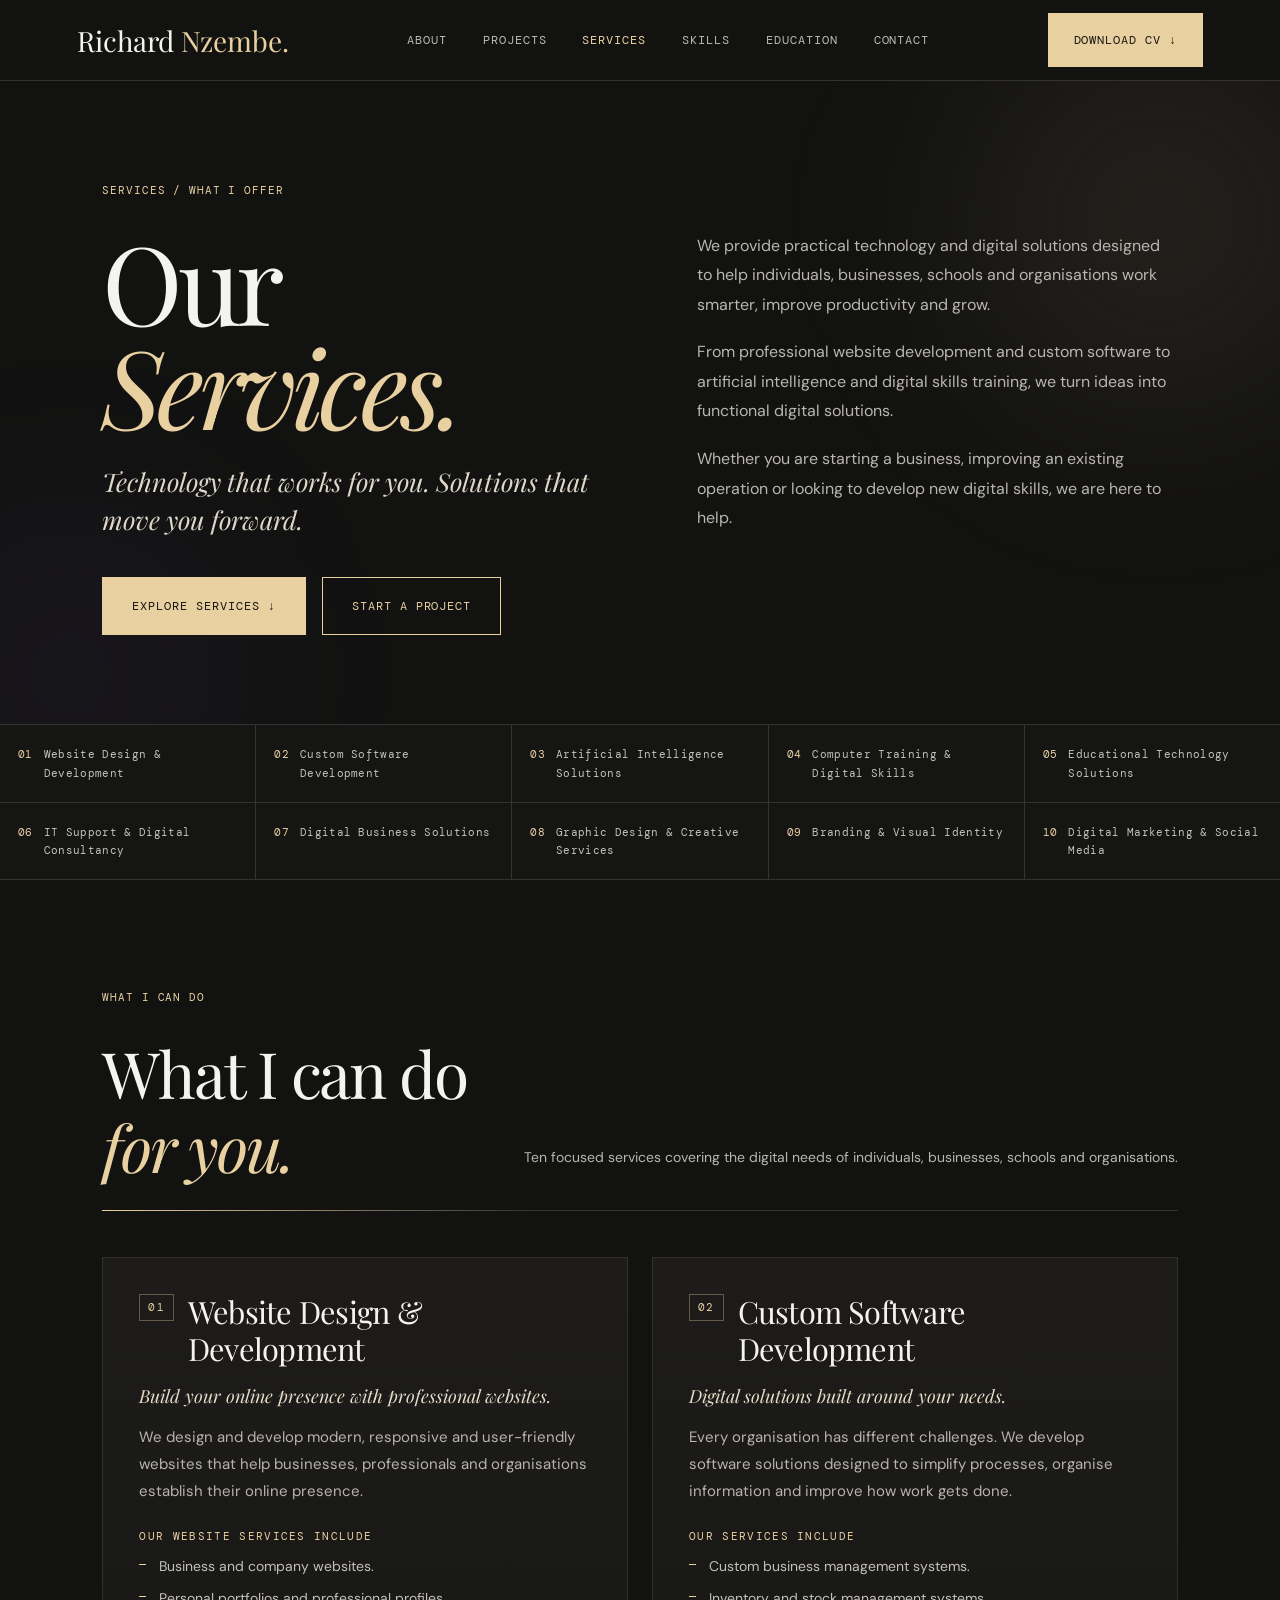
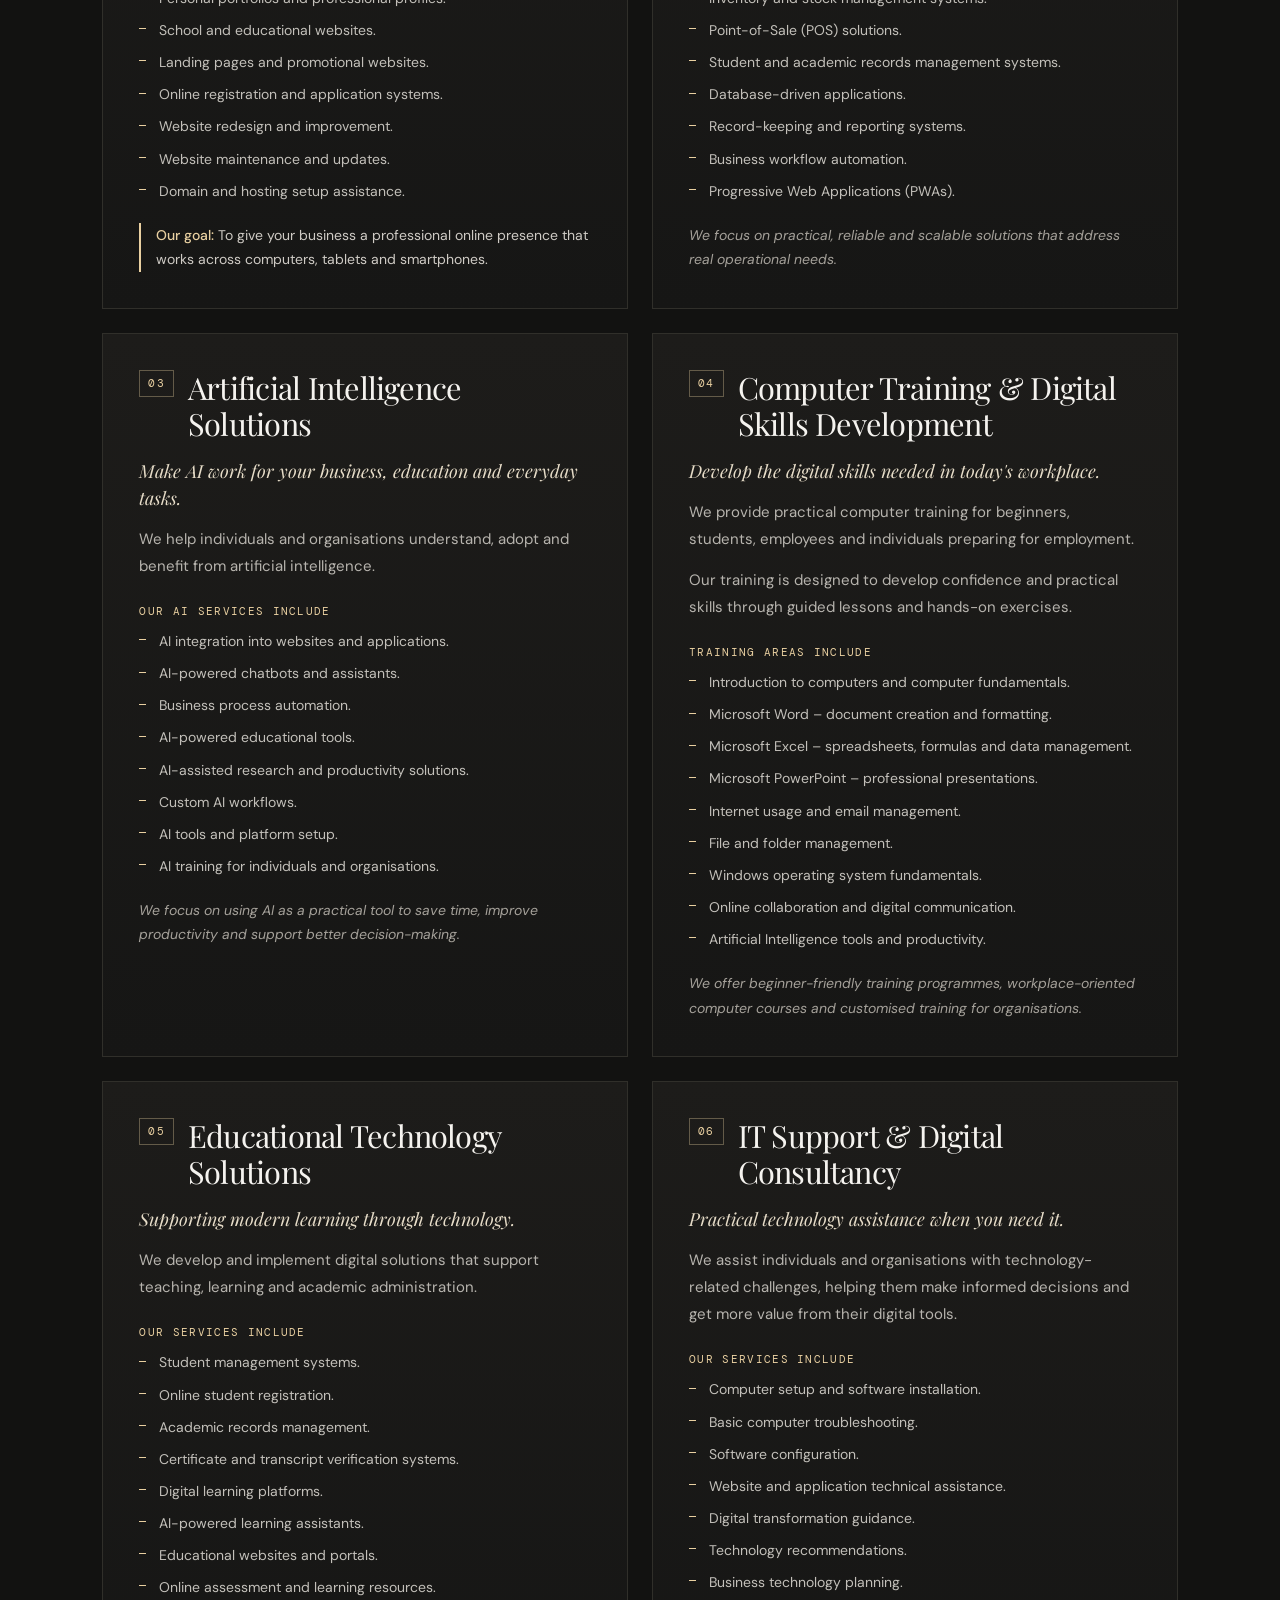
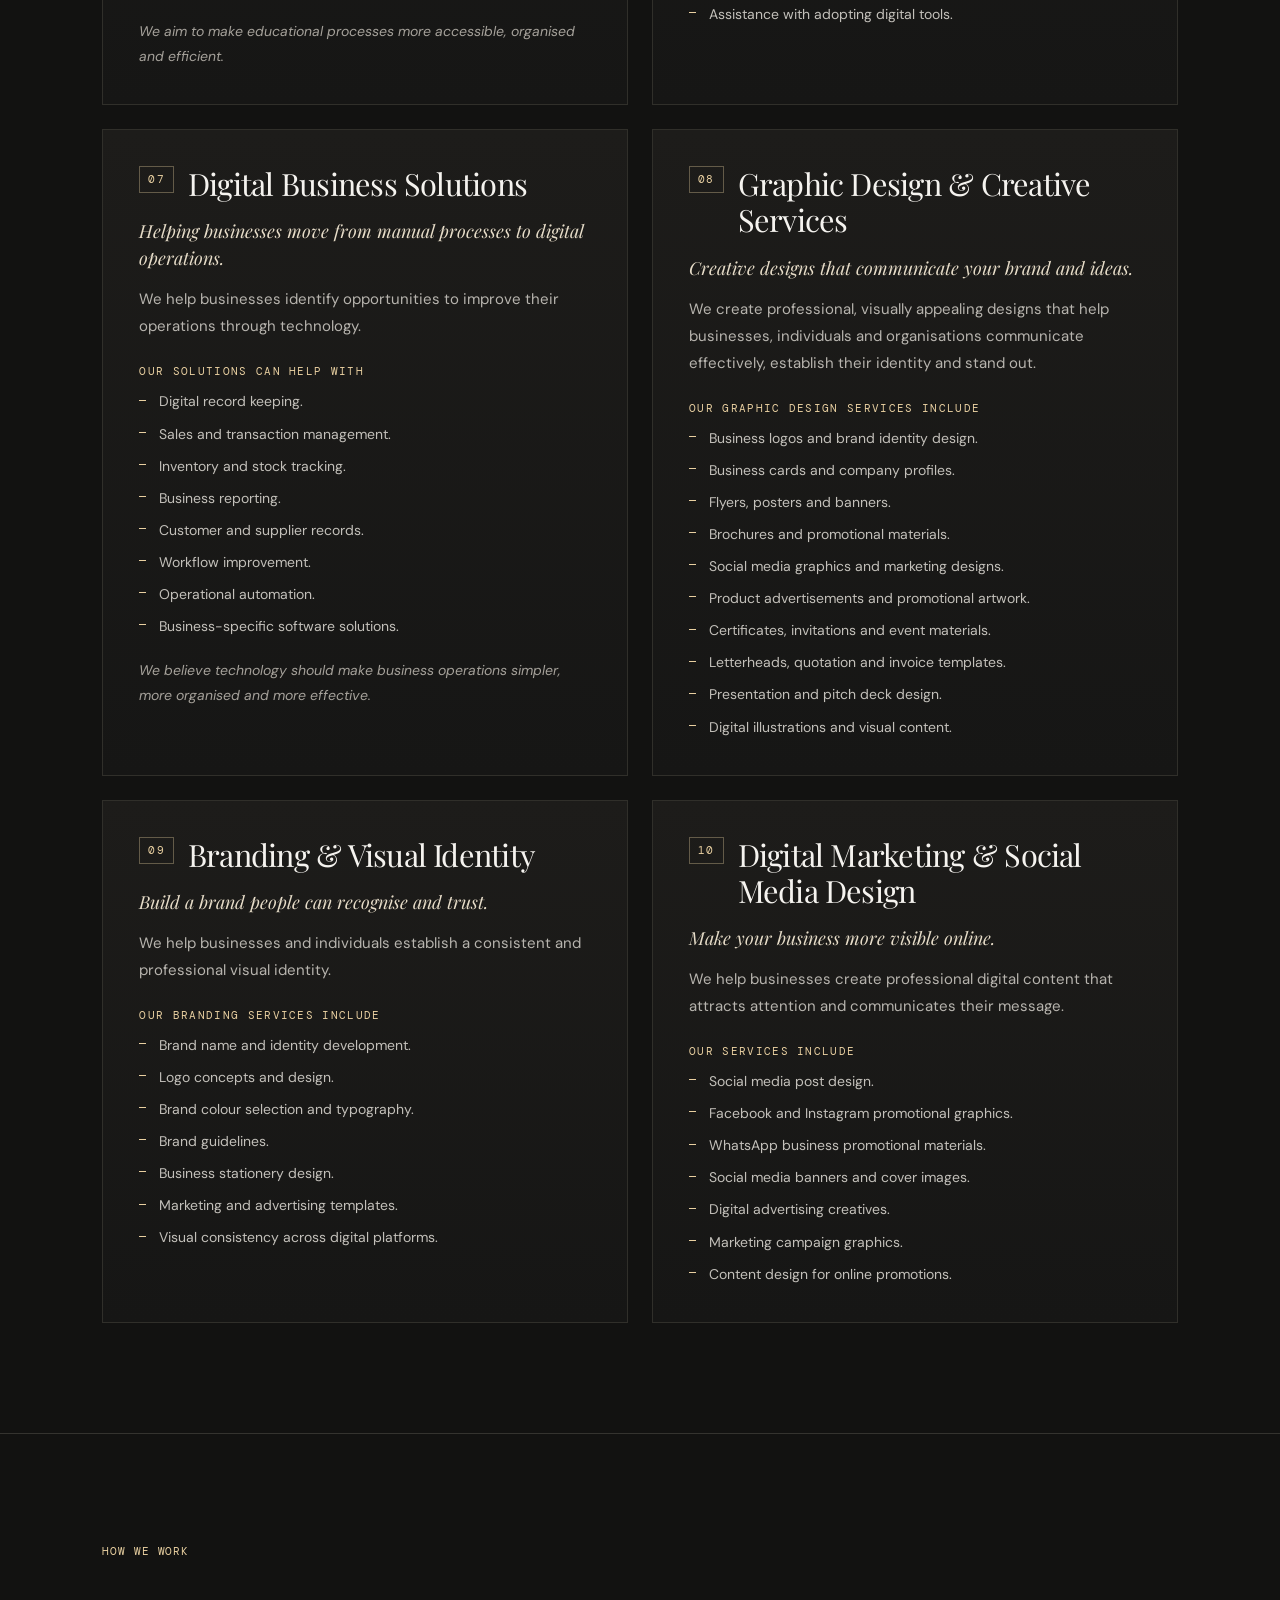
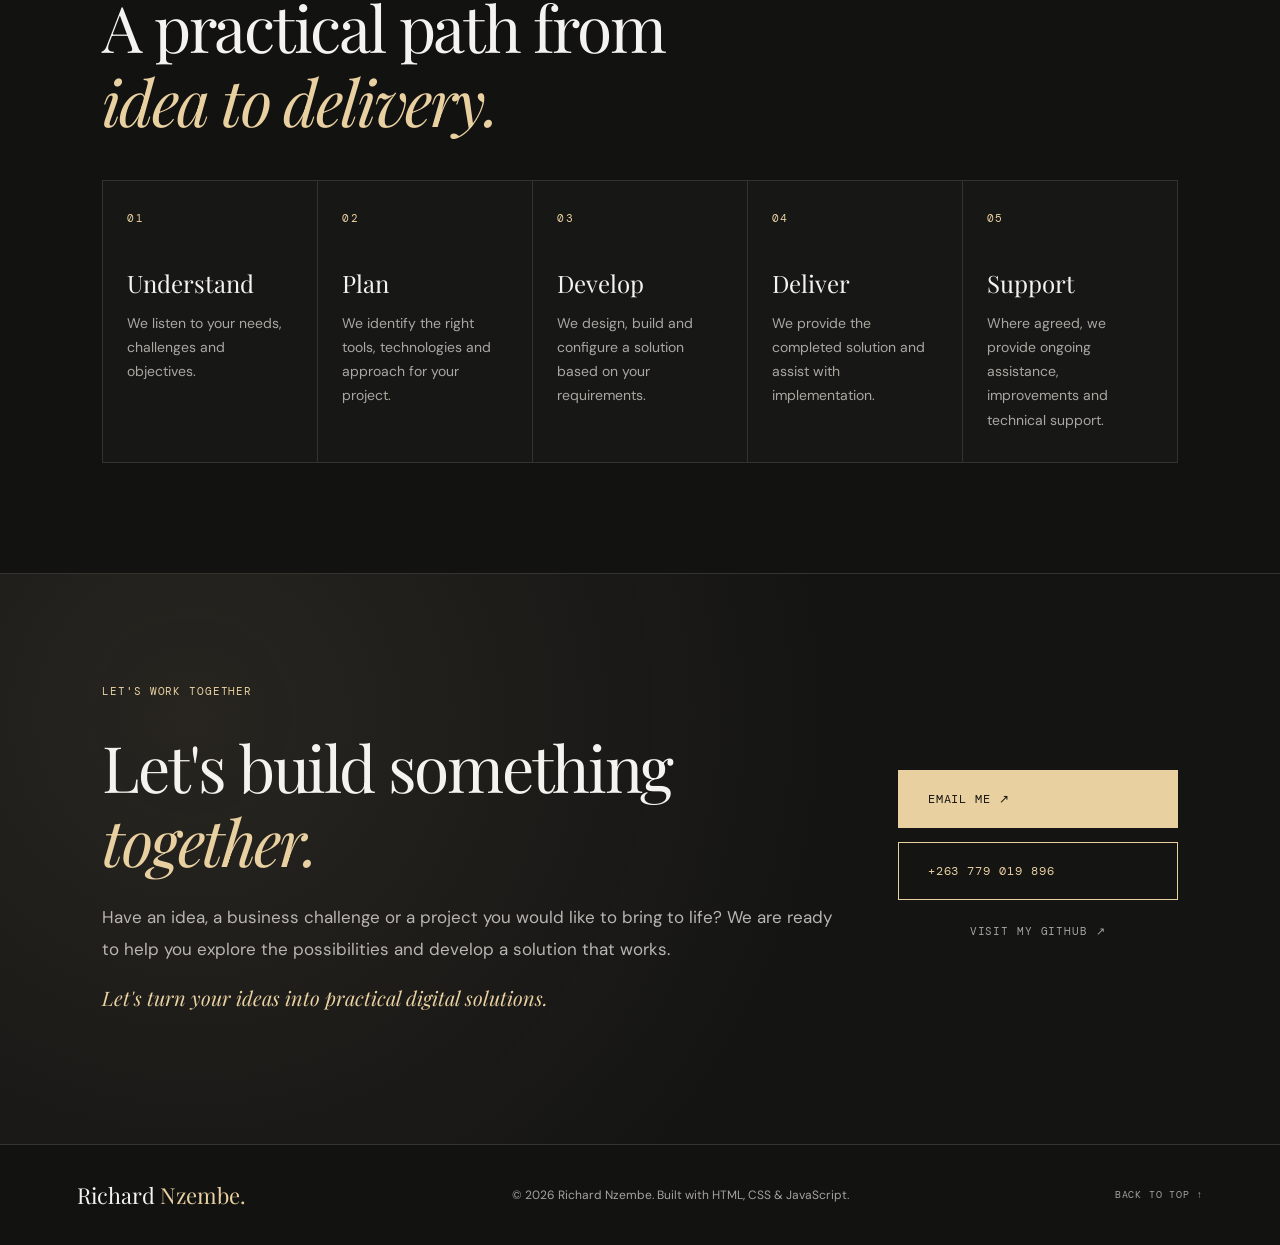
==== services.html @ 68787eef "Add services page and e-learning live link Create a services page covering ten offerings, the delive" ====
<!doctype html>
<html lang="en"><head><meta charset="utf-8"><meta name="viewport" content="width=device-width,initial-scale=1"><meta name="theme-color" content="#111110"><meta name="description" content="Practical technology services from Richard Nzembe — websites, custom software, AI solutions, computer training, educational technology, IT support, digital business systems, graphic design and branding."><title>Services | Richard Nzembe</title><link rel="stylesheet" href="css/style.css"><link rel="stylesheet" href="css/services.css"><script src="js/main.js" defer></script></head>
<body><a class="skip" href="#main">Skip to content</a><header class="site-header"><a class="brand" href="index.html#home">Richard <span>Nzembe.</span></a><button class="menu-toggle" aria-expanded="false" aria-controls="navigation" aria-label="Toggle navigation">☰</button><nav id="navigation" aria-label="Main navigation"><a href="index.html#about">ABOUT</a><a href="index.html#projects">PROJECTS</a><a href="services.html" aria-current="page">SERVICES</a><a href="index.html#skills">SKILLS</a><a href="index.html#education">EDUCATION</a><a href="index.html#contact">CONTACT</a></nav><a class="button gold header-cv" href="assets/cv/Richard-Nzembe-CV.pdf" download="Richard-Nzembe-CV.pdf">DOWNLOAD CV ↓</a></header>
<main id="main">
<section class="services-hero" id="home"><div class="section-label">SERVICES / WHAT I OFFER</div><div class="services-hero__grid"><div><h1>Our<br><em>Services.</em></h1><p class="services-tagline">Technology that works for you. Solutions that move you forward.</p></div><div class="services-intro"><p>We provide practical technology and digital solutions designed to help individuals, businesses, schools and organisations work smarter, improve productivity and grow.</p><p>From professional website development and custom software to artificial intelligence and digital skills training, we turn ideas into functional digital solutions.</p><p>Whether you are starting a business, improving an existing operation or looking to develop new digital skills, we are here to help.</p></div></div><div class="actions"><a class="button gold" href="#service-list">EXPLORE SERVICES ↓</a><a class="button outline" href="index.html#contact">START A PROJECT</a></div></section>
<nav class="service-jump" aria-label="Services quick links"><a href="#web-design"><span>01</span> Website Design &amp; Development</a><a href="#software"><span>02</span> Custom Software Development</a><a href="#ai"><span>03</span> Artificial Intelligence Solutions</a><a href="#training"><span>04</span> Computer Training &amp; Digital Skills</a><a href="#edtech"><span>05</span> Educational Technology Solutions</a><a href="#support"><span>06</span> IT Support &amp; Digital Consultancy</a><a href="#business"><span>07</span> Digital Business Solutions</a><a href="#graphic-design"><span>08</span> Graphic Design &amp; Creative Services</a><a href="#branding"><span>09</span> Branding &amp; Visual Identity</a><a href="#marketing"><span>10</span> Digital Marketing &amp; Social Media</a></nav>
<section class="section services-list" id="service-list"><div class="section-intro services-list__intro"><div><div class="section-label">WHAT I CAN DO</div><h2>What I can do<br><em>for you.</em></h2></div><p>Ten focused services covering the digital needs of individuals, businesses, schools and organisations.</p></div>
<div class="service-grid">
<article class="service-card" id="web-design"><div class="service-head"><span class="service-number">01</span><h3>Website Design &amp; Development</h3></div><p class="service-tagline">Build your online presence with professional websites.</p><p>We design and develop modern, responsive and user-friendly websites that help businesses, professionals and organisations establish their online presence.</p><p class="service-subhead">Our website services include</p><ul class="service-list-items"><li>Business and company websites.</li><li>Personal portfolios and professional profiles.</li><li>School and educational websites.</li><li>Landing pages and promotional websites.</li><li>Online registration and application systems.</li><li>Website redesign and improvement.</li><li>Website maintenance and updates.</li><li>Domain and hosting setup assistance.</li></ul><p class="service-goal"><strong>Our goal:</strong> To give your business a professional online presence that works across computers, tablets and smartphones.</p></article>
<article class="service-card" id="software"><div class="service-head"><span class="service-number">02</span><h3>Custom Software Development</h3></div><p class="service-tagline">Digital solutions built around your needs.</p><p>Every organisation has different challenges. We develop software solutions designed to simplify processes, organise information and improve how work gets done.</p><p class="service-subhead">Our services include</p><ul class="service-list-items"><li>Custom business management systems.</li><li>Inventory and stock management systems.</li><li>Point-of-Sale (POS) solutions.</li><li>Student and academic records management systems.</li><li>Database-driven applications.</li><li>Record-keeping and reporting systems.</li><li>Business workflow automation.</li><li>Progressive Web Applications (PWAs).</li></ul><p class="service-note">We focus on practical, reliable and scalable solutions that address real operational needs.</p></article>
<article class="service-card" id="ai"><div class="service-head"><span class="service-number">03</span><h3>Artificial Intelligence Solutions</h3></div><p class="service-tagline">Make AI work for your business, education and everyday tasks.</p><p>We help individuals and organisations understand, adopt and benefit from artificial intelligence.</p><p class="service-subhead">Our AI services include</p><ul class="service-list-items"><li>AI integration into websites and applications.</li><li>AI-powered chatbots and assistants.</li><li>Business process automation.</li><li>AI-powered educational tools.</li><li>AI-assisted research and productivity solutions.</li><li>Custom AI workflows.</li><li>AI tools and platform setup.</li><li>AI training for individuals and organisations.</li></ul><p class="service-note">We focus on using AI as a practical tool to save time, improve productivity and support better decision-making.</p></article>
<article class="service-card" id="training"><div class="service-head"><span class="service-number">04</span><h3>Computer Training &amp; Digital Skills Development</h3></div><p class="service-tagline">Develop the digital skills needed in today's workplace.</p><p>We provide practical computer training for beginners, students, employees and individuals preparing for employment.</p><p>Our training is designed to develop confidence and practical skills through guided lessons and hands-on exercises.</p><p class="service-subhead">Training areas include</p><ul class="service-list-items"><li>Introduction to computers and computer fundamentals.</li><li>Microsoft Word – document creation and formatting.</li><li>Microsoft Excel – spreadsheets, formulas and data management.</li><li>Microsoft PowerPoint – professional presentations.</li><li>Internet usage and email management.</li><li>File and folder management.</li><li>Windows operating system fundamentals.</li><li>Online collaboration and digital communication.</li><li>Artificial Intelligence tools and productivity.</li></ul><p class="service-note">We offer beginner-friendly training programmes, workplace-oriented computer courses and customised training for organisations.</p></article>
<article class="service-card" id="edtech"><div class="service-head"><span class="service-number">05</span><h3>Educational Technology Solutions</h3></div><p class="service-tagline">Supporting modern learning through technology.</p><p>We develop and implement digital solutions that support teaching, learning and academic administration.</p><p class="service-subhead">Our services include</p><ul class="service-list-items"><li>Student management systems.</li><li>Online student registration.</li><li>Academic records management.</li><li>Certificate and transcript verification systems.</li><li>Digital learning platforms.</li><li>AI-powered learning assistants.</li><li>Educational websites and portals.</li><li>Online assessment and learning resources.</li></ul><p class="service-note">We aim to make educational processes more accessible, organised and efficient.</p></article>
<article class="service-card" id="support"><div class="service-head"><span class="service-number">06</span><h3>IT Support &amp; Digital Consultancy</h3></div><p class="service-tagline">Practical technology assistance when you need it.</p><p>We assist individuals and organisations with technology-related challenges, helping them make informed decisions and get more value from their digital tools.</p><p class="service-subhead">Our services include</p><ul class="service-list-items"><li>Computer setup and software installation.</li><li>Basic computer troubleshooting.</li><li>Software configuration.</li><li>Website and application technical assistance.</li><li>Digital transformation guidance.</li><li>Technology recommendations.</li><li>Business technology planning.</li><li>Assistance with adopting digital tools.</li></ul></article>
<article class="service-card" id="business"><div class="service-head"><span class="service-number">07</span><h3>Digital Business Solutions</h3></div><p class="service-tagline">Helping businesses move from manual processes to digital operations.</p><p>We help businesses identify opportunities to improve their operations through technology.</p><p class="service-subhead">Our solutions can help with</p><ul class="service-list-items"><li>Digital record keeping.</li><li>Sales and transaction management.</li><li>Inventory and stock tracking.</li><li>Business reporting.</li><li>Customer and supplier records.</li><li>Workflow improvement.</li><li>Operational automation.</li><li>Business-specific software solutions.</li></ul><p class="service-note">We believe technology should make business operations simpler, more organised and more effective.</p></article>
<article class="service-card" id="graphic-design"><div class="service-head"><span class="service-number">08</span><h3>Graphic Design &amp; Creative Services</h3></div><p class="service-tagline">Creative designs that communicate your brand and ideas.</p><p>We create professional, visually appealing designs that help businesses, individuals and organisations communicate effectively, establish their identity and stand out.</p><p class="service-subhead">Our graphic design services include</p><ul class="service-list-items"><li>Business logos and brand identity design.</li><li>Business cards and company profiles.</li><li>Flyers, posters and banners.</li><li>Brochures and promotional materials.</li><li>Social media graphics and marketing designs.</li><li>Product advertisements and promotional artwork.</li><li>Certificates, invitations and event materials.</li><li>Letterheads, quotation and invoice templates.</li><li>Presentation and pitch deck design.</li><li>Digital illustrations and visual content.</li></ul></article>
<article class="service-card" id="branding"><div class="service-head"><span class="service-number">09</span><h3>Branding &amp; Visual Identity</h3></div><p class="service-tagline">Build a brand people can recognise and trust.</p><p>We help businesses and individuals establish a consistent and professional visual identity.</p><p class="service-subhead">Our branding services include</p><ul class="service-list-items"><li>Brand name and identity development.</li><li>Logo concepts and design.</li><li>Brand colour selection and typography.</li><li>Brand guidelines.</li><li>Business stationery design.</li><li>Marketing and advertising templates.</li><li>Visual consistency across digital platforms.</li></ul></article>
<article class="service-card" id="marketing"><div class="service-head"><span class="service-number">10</span><h3>Digital Marketing &amp; Social Media Design</h3></div><p class="service-tagline">Make your business more visible online.</p><p>We help businesses create professional digital content that attracts attention and communicates their message.</p><p class="service-subhead">Our services include</p><ul class="service-list-items"><li>Social media post design.</li><li>Facebook and Instagram promotional graphics.</li><li>WhatsApp business promotional materials.</li><li>Social media banners and cover images.</li><li>Digital advertising creatives.</li><li>Marketing campaign graphics.</li><li>Content design for online promotions.</li></ul></article>
</div></section>
<section class="section process" id="process"><div class="section-label">HOW WE WORK</div><h2>A practical path from<br><em>idea to delivery.</em></h2><div class="process-grid"><article class="process-step"><span>01</span><h3>Understand</h3><p>We listen to your needs, challenges and objectives.</p></article><article class="process-step"><span>02</span><h3>Plan</h3><p>We identify the right tools, technologies and approach for your project.</p></article><article class="process-step"><span>03</span><h3>Develop</h3><p>We design, build and configure a solution based on your requirements.</p></article><article class="process-step"><span>04</span><h3>Deliver</h3><p>We provide the completed solution and assist with implementation.</p></article><article class="process-step"><span>05</span><h3>Support</h3><p>Where agreed, we provide ongoing assistance, improvements and technical support.</p></article></div></section>
<section class="section services-cta" id="start"><div><div class="section-label">LET'S WORK TOGETHER</div><h2>Let's build something<br><em>together.</em></h2><p>Have an idea, a business challenge or a project you would like to bring to life? We are ready to help you explore the possibilities and develop a solution that works.</p><p class="cta-note">Let's turn your ideas into practical digital solutions.</p></div><div class="services-cta__actions"><a class="button gold" href="mailto:nzemberichard398@gmail.com">EMAIL ME ↗</a><a class="button outline" href="tel:+263779019896">+263 779 019 896</a><a class="services-cta__github" href="https://github.com/Richardnzembe" target="_blank" rel="noopener noreferrer">VISIT MY GITHUB ↗</a></div></section>
</main><footer><a class="brand" href="index.html#home">Richard <span>Nzembe.</span></a><span>© <span id="year">2026</span> Richard Nzembe. Built with HTML, CSS &amp; JavaScript.</span><a href="#home">BACK TO TOP ↑</a></footer></body></html>
---- css/style.css ----
@import url('https://fonts.googleapis.com/css2?family=DM+Mono:wght@400;500&family=DM+Sans:wght@400;500;600;700&family=Playfair+Display:ital,wght@0,400;0,500;1,400;1,500&display=swap');
:root{--bg:#121211;--panel:#1b1b19;--line:#34332f;--gold:#e9d0a1;--white:#f5f3ef;--muted:#a5a39f;--mono:'DM Mono',monospace;--serif:'Playfair Display',Georgia,serif;--sans:'DM Sans',Arial,sans-serif}*{box-sizing:border-box}html{scroll-behavior:smooth}body{margin:0;background:var(--bg);color:var(--white);font-family:var(--sans)}a{color:inherit;text-decoration:none}button{font:inherit}.skip{position:absolute;top:-60px;left:12px;background:var(--gold);color:#111;padding:12px;z-index:20}.skip:focus{top:12px}.site-header{height:81px;display:flex;align-items:center;justify-content:space-between;padding:0 6%;border-bottom:1px solid var(--line);gap:24px}.brand{font:28px var(--serif);white-space:nowrap}.brand span,.gold-text{color:var(--gold)}nav{display:flex;gap:36px}nav a,.header-cv,.eyebrow,.hero-tag,.button,.scroll-cue,.social,.section-label,.tags,.project-body>a,.project-status,.visual-footer,.photo-top,.side-note,footer>a:last-child{font-family:var(--mono);letter-spacing:.08em}nav a{font-size:12px;color:#bcbab7}nav a:hover,.social a:hover{color:var(--gold)}.button{display:inline-flex;justify-content:center;align-items:center;gap:28px;padding:20px 29px;font-size:12px;border:1px solid var(--gold);transition:background .2s,color .2s}.button:hover{transform:translateY(-2px)}.gold{background:var(--gold);color:#171511}.gold:hover{background:#ffe3b2}.outline{color:var(--gold)}.outline:hover{background:#e9d0a113}.header-cv{padding:18px 25px}.menu-toggle{display:none}.hero{display:grid;grid-template-columns:1fr 1.05fr;min-height:800px;border-bottom:1px solid var(--line)}.hero-copy{padding:78px 7% 40px 12%;display:flex;flex-direction:column;align-items:flex-start}.eyebrow{font-size:11px;color:var(--muted);white-space:nowrap;display:flex;align-items:center;gap:15px}.dash{width:35px;height:1px;background:var(--gold)}h1,h2,h3,p{margin-top:0}h1{font:clamp(75px,8vw,140px)/.99 var(--serif);letter-spacing:-.055em;margin:50px 0 30px}h1 em,h2 em{color:var(--gold);font-weight:400}.hero-tag{font-size:clamp(15px,1.5vw,22px);line-height:1.65;letter-spacing:.19em;color:#c8c5c4}.hero-desc{max-width:540px;font-size:17px;line-height:1.85;color:#c5c3c0;margin:24px 0 36px}.actions{display:flex;gap:16px;flex-wrap:wrap}.scroll-cue{font-size:11px;color:var(--muted);margin-top:auto;padding-top:55px}.social{display:flex;gap:24px;margin-top:50px;font-size:11px;color:#bbb}.hero-visual{min-width:0;display:flex;flex-direction:column;border-left:1px solid var(--line);background:#181817}.photo{height:48%;min-height:350px;background:linear-gradient(180deg,#161615 0%,transparent 40%),url('../assets/images/hero-workspace.webp') center 62%/cover no-repeat;border-bottom:1px solid var(--line)}.photo-top{display:flex;justify-content:space-between;padding:45px 7%;color:#c6c3c0;font-size:12px;line-height:1.6}.code-area{flex:1;min-height:325px;display:grid;grid-template-columns:1fr 62px;align-items:center;gap:20px;padding:25px 3% 25px 6%;background-image:linear-gradient(to right,transparent 49.9%,#ffffff0a 50%,transparent 50.1%)}.code-window{border:1px solid var(--line);border-radius:12px;overflow:hidden;background:#141413;min-width:0}.code-head{display:flex;justify-content:space-between;padding:16px 20px;border-bottom:1px solid var(--line);color:var(--muted);font:11px var(--mono)}.dots{display:flex;gap:8px}.dots i{height:11px;width:11px;border-radius:50%;background:#ff7875}.dots i:nth-child(2){background:#ffdb68}.dots i:nth-child(3){background:#4cc66a}pre{overflow:auto;padding:15px 20px 25px;margin:0;font:clamp(10px,.9vw,13px)/1.9 var(--mono);color:#d4d0cc}.muted{color:#777}.orange{color:#edb68d}.purple{color:#d9b0ef}.green{color:#8ac8a7}.side-note{font:11px/2 var(--mono);color:#bdb9b4}.side-note span{color:var(--gold)}.visual-footer{border-top:1px solid var(--line);display:flex;justify-content:space-around;gap:15px;padding:23px;font-size:10px;color:var(--muted)}.visual-footer em{font:italic 14px var(--serif);color:#d5d0c9}.section{padding:110px 8%;border-bottom:1px solid var(--line);scroll-margin-top:20px}.section-label{font-size:11px;color:var(--gold);margin-bottom:32px}.about,.skills,.education,.contact{display:grid;grid-template-columns:30% 1fr;gap:40px}.section h2{font:clamp(43px,5vw,76px)/1.16 var(--serif);letter-spacing:-.035em;margin-bottom:36px}.section p{color:#b9b6b1;font-size:17px;line-height:1.85;max-width:740px}.section-intro{display:flex;justify-content:space-between;align-items:end;gap:25px;margin-bottom:42px}.section-intro h2{margin:0}.section-intro p{font-size:14px}.project-grid{display:grid;grid-template-columns:repeat(2,minmax(0,1fr));gap:24px}.project-card{border:1px solid var(--line);background:#191918;overflow:hidden;transition:border-color .2s,transform .2s}.project-card:hover{border-color:#9d835e;transform:translateY(-4px)}.project-art{height:250px;display:flex;flex-direction:column;align-items:center;justify-content:center;gap:18px;border-bottom:1px solid var(--line);font:60px/1 var(--serif);text-align:center}.project-art small{font:11px var(--mono);letter-spacing:.22em}.art-rivet{background:radial-gradient(circle at 50% 20%,#4a4436,#171716 70%);color:var(--gold)}.art-notes{background:radial-gradient(circle at 50% 30%,#304139,#151b18 70%)}.art-study{background:radial-gradient(circle at 50% 30%,#33374c,#171820 70%)}.art-speed{background:radial-gradient(circle at 50% 30%,#513b32,#1d1816 70%);font-style:italic}.project-body{padding:28px}.project-top{display:flex;justify-content:space-between;gap:15px}.project-top h3{font:27px var(--serif)}.project-top>span{color:var(--gold);font:12px var(--mono)}.project-body p{font-size:14px;line-height:1.75;min-height:70px}.tags{display:flex;flex-wrap:wrap;gap:8px;margin:20px 0 28px}.tags span{border:1px solid #47443d;padding:7px 10px;color:#c6c2bb;font-size:10px}.project-body>a,.project-status{font-size:11px;color:var(--gold)}.skill-list>div,.education-item{border-top:1px solid var(--line);padding:25px 0;display:flex;justify-content:space-between;gap:25px}.skill-list h3,.education-item h3{font:24px var(--serif);margin:0}.skill-list p,.education-item p{font-size:14px;margin:0}.education-item>span{color:var(--gold);font:11px var(--mono);min-width:90px}.education-item>div{flex:1}.education-item p{margin-top:8px}.cv{display:flex;justify-content:space-between;align-items:center;gap:30px}.disabled-cv{opacity:.65;cursor:not-allowed;white-space:nowrap}.contact .button{margin-top:25px}footer{display:flex;align-items:center;justify-content:space-between;gap:20px;padding:35px 6%;color:var(--muted);font-size:12px}footer .brand{font-size:22px;color:var(--white)}footer>a:last-child{font-size:10px}@media(max-width:1150px){.site-header{padding:0 4%}nav{gap:16px}.hero-copy{padding-left:7%}h1{font-size:clamp(65px,7.7vw,110px)}.eyebrow{white-space:normal}.photo{min-height:310px}}@media(max-width:800px){.site-header{height:72px;position:relative;padding:0 5%}.brand{font-size:23px}.menu-toggle{display:block;margin-left:auto;background:none;border:1px solid var(--line);color:var(--white);padding:8px 12px;cursor:pointer}.site-header nav{display:none;position:absolute;top:71px;left:0;right:0;background:#171716;z-index:10;flex-direction:column;padding:25px 6%;border-bottom:1px solid var(--line)}.site-header nav.open{display:flex}.header-cv{display:none}.hero{grid-template-columns:1fr}.hero-copy{min-height:680px;padding:65px 7% 35px}.hero-visual{border-left:0;border-top:1px solid var(--line)}.photo{height:350px}.code-area{min-height:320px}.section{padding:75px 7%}.about,.skills,.education,.contact{grid-template-columns:1fr;gap:0}.project-grid{grid-template-columns:1fr}.section-intro{display:block}.section-intro p{margin-top:20px}.cv{align-items:flex-start;flex-direction:column}footer{flex-wrap:wrap}}@media(max-width:450px){h1{font-size:clamp(65px,16vw,85px)}.hero-copy{min-height:650px}.hero-tag{font-size:13px}.hero-desc{font-size:15px}.button{padding:16px 19px;gap:14px}.photo{min-height:250px;height:260px}.photo-top{padding:25px 5%;font-size:9px}.code-area{grid-template-columns:minmax(0,1fr);padding:20px 5%}.side-note{display:none}pre{font-size:10px;padding:12px}.visual-footer{flex-direction:column}.project-art{height:190px}.skill-list>div{display:block}.skill-list p{margin-top:12px}}@media(prefers-reduced-motion:reduce){html{scroll-behavior:auto}*,*:before,*:after{transition:none!important;animation:none!important}}

/* Featured projects: genuine application screenshots and brand assets */
.project-grid{grid-template-columns:repeat(2,minmax(0,1fr));align-items:stretch}.project-card{display:flex;flex-direction:column;min-width:0}.project-media{height:280px;overflow:hidden;background:#242321;border-bottom:1px solid var(--line);display:flex;align-items:center;justify-content:center}.project-shot{display:block;width:100%;height:100%;object-fit:contain;object-position:center;transition:transform .35s ease}.project-card:hover .project-shot{transform:scale(1.025)}.project-body{display:flex;flex:1;flex-direction:column}.project-heading{display:flex;align-items:center;gap:16px;margin-bottom:18px}.project-logo{width:66px;height:66px;object-fit:contain;background:#fff;border-radius:12px;flex-shrink:0}.project-heading h3{margin:8px 0 0;font:27px var(--serif)}.project-body .tags{margin-top:auto;padding-top:8px}.project-footnote{margin-top:30px;font-size:13px!important;color:var(--muted)!important}@media(max-width:800px){.project-grid{grid-template-columns:1fr}.project-media{height:clamp(180px,47vw,310px)}}@media(max-width:450px){.project-heading h3{font-size:23px}.project-logo{width:55px;height:55px}}

/* RIVET administrative companion: text-only, no private screenshots or login link */
.manager-note{margin-top:2rem;padding:clamp(1.5rem,4vw,3rem);border:1px solid rgba(220,191,143,.35);background:linear-gradient(110deg,#1b1a18,#111110);display:flex;align-items:center;justify-content:space-between;gap:2rem}
.manager-note h3{font-family:Georgia,serif;font-size:clamp(1.5rem,3vw,2.2rem);font-weight:400;margin:.65rem 0}
.manager-note p{color:#b9b6b0;max-width:66ch;line-height:1.7;margin:0}
.manager-symbol{font-family:monospace;font-size:clamp(2rem,6vw,4rem);color:#d9bd8b;white-space:nowrap}
@media(max-width:600px){.manager-note{align-items:flex-start}.manager-symbol{display:none}}

.certificate-link{display:inline-block;margin-top:12px;color:#e9c98e;text-decoration:underline;text-underline-offset:5px}.certificate-link:hover,.certificate-link:focus-visible{color:#fff}

/* Public contact links */
.project-links{display:flex;flex-wrap:wrap;gap:16px 24px}.project-links a{font:11px var(--mono);letter-spacing:.08em;color:var(--gold)}.project-links a:hover{color:var(--white)}.project-links a:focus-visible{outline:2px solid var(--gold);outline-offset:5px}
.contact-links{display:flex;flex-direction:column;align-items:flex-start;gap:14px;margin:22px 0 5px}.contact-links a{color:var(--gold);overflow-wrap:anywhere;text-decoration:underline;text-underline-offset:5px}.contact-links a:hover{color:var(--white)}

/* Projects section: ambient motion, card interactions and scroll reveal */
.projects{position:relative;overflow:hidden;isolation:isolate}
.projects::before,.projects::after{content:"";position:absolute;z-index:-1;border-radius:50%;pointer-events:none;filter:blur(90px);opacity:.55}
.projects::before{width:480px;height:480px;left:-170px;top:6%;background:radial-gradient(circle,rgba(233,208,161,.14),transparent 68%);animation:projects-drift-a 22s ease-in-out infinite alternate}
.projects::after{width:580px;height:580px;right:-210px;bottom:-8%;background:radial-gradient(circle,rgba(124,91,219,.12),transparent 68%);animation:projects-drift-b 28s ease-in-out infinite alternate}
.projects>.section-intro,.projects>.project-grid,.projects>.manager-note,.projects>.project-footnote{position:relative;z-index:1}
@keyframes projects-drift-a{to{transform:translate3d(80px,50px,0) scale(1.12)}}
@keyframes projects-drift-b{to{transform:translate3d(-70px,-60px,0) scale(1.08)}}

.projects .section-intro{align-items:flex-end;position:relative;padding-bottom:26px;margin-bottom:44px;border-bottom:1px solid var(--line)}
.projects .section-intro::after{content:"";position:absolute;left:0;bottom:-1px;width:min(48%,430px);height:1px;background:linear-gradient(90deg,var(--gold),rgba(233,208,161,0))}
.projects .section-intro h2 em{background:linear-gradient(100deg,var(--gold) 15%,#fff5df 50%,var(--gold) 85%);background-size:200% auto;-webkit-background-clip:text;background-clip:text;color:transparent;animation:projects-shimmer 7s linear infinite}
@keyframes projects-shimmer{to{background-position:200% center}}

.project-grid{gap:28px}
.project-card{position:relative;isolation:isolate;background:linear-gradient(180deg,#1d1c1a,#151514);border-color:#302f2a;box-shadow:0 18px 40px -30px rgba(0,0,0,.9);transition:border-color .3s ease,transform .35s cubic-bezier(.2,.7,.2,1),box-shadow .35s ease}
.project-card::before{content:"";position:absolute;inset:0;z-index:1;background:radial-gradient(420px circle at var(--mx,50%) var(--my,50%),rgba(233,208,161,.1),transparent 60%);opacity:0;transition:opacity .35s ease;pointer-events:none}
.project-card::after{content:"";position:absolute;top:0;left:0;right:0;height:2px;z-index:3;background:linear-gradient(90deg,transparent,rgba(233,208,161,.9),transparent);transform:scaleX(0);transform-origin:center;transition:transform .45s cubic-bezier(.2,.7,.2,1);pointer-events:none}
.project-card:hover{border-color:#a98d60;transform:translateY(-7px);box-shadow:0 30px 60px -34px rgba(0,0,0,.95)}
.project-card:hover::before{opacity:1}
.project-card:hover::after{transform:scaleX(1)}
.project-card>*{position:relative;z-index:2}
.project-media{background:linear-gradient(180deg,#27251f,#1b1a18)}
.project-media::after{content:"";position:absolute;inset:0;background:linear-gradient(180deg,transparent 62%,rgba(15,15,14,.32));pointer-events:none}
.project-shot{transition:transform .6s cubic-bezier(.2,.7,.2,1),filter .6s ease}
.project-card:hover .project-shot{transform:scale(1.045);filter:saturate(1.06) brightness(1.03)}
.project-body{padding:30px}
.project-heading h3{transition:color .25s ease}
.project-card:hover .project-heading h3{color:#fcf5e7}
.project-logo{box-shadow:0 0 0 1px rgba(255,255,255,.14),0 10px 22px -14px rgba(0,0,0,.85);transition:transform .35s ease}
.project-card:hover .project-logo{transform:rotate(-3deg) scale(1.04)}
.tags span{transition:border-color .25s ease,color .25s ease,background .25s ease}
.tags span:hover{border-color:rgba(233,208,161,.55);color:var(--gold);background:rgba(233,208,161,.06)}
.project-pending{display:inline-flex;align-items:center;gap:8px;font:11px var(--mono);letter-spacing:.08em;color:var(--muted)}
.project-pending::before{content:"";width:6px;height:6px;border-radius:50%;background:var(--gold);box-shadow:0 0 0 0 rgba(233,208,161,.5);animation:pending-pulse 2.4s ease-out infinite}
@keyframes pending-pulse{70%{box-shadow:0 0 0 7px rgba(233,208,161,0)}100%{box-shadow:0 0 0 0 rgba(233,208,161,0)}}

.reveal-ready .project-card:not(.is-visible){opacity:0}
.reveal-ready .project-card.is-visible{animation:project-card-in .75s cubic-bezier(.2,.7,.2,1) var(--reveal-delay,0ms) backwards}
@keyframes project-card-in{from{opacity:0;transform:translateY(30px)}to{opacity:1;transform:none}}

@media(max-width:800px){.projects .section-intro{padding-bottom:22px;margin-bottom:32px}.project-body{padding:25px}}
@media(prefers-reduced-motion:reduce){.projects::before,.projects::after,.projects .section-intro h2 em,.project-pending::before{animation:none}.reveal-ready .project-card:not(.is-visible){opacity:1}.reveal-ready .project-card.is-visible{animation:none}}
---- css/services.css ----
/* Services page */
nav a[aria-current="page"]{color:var(--gold)}

.services-hero{position:relative;overflow:hidden;isolation:isolate;padding:clamp(60px,8vw,110px) 8% clamp(60px,7vw,95px);border-bottom:1px solid var(--line)}
.services-hero::before,.services-hero::after{content:"";position:absolute;z-index:-1;border-radius:50%;pointer-events:none;filter:blur(100px)}
.services-hero::before{width:520px;height:520px;right:-140px;top:-120px;background:radial-gradient(circle,rgba(233,208,161,.14),transparent 68%);animation:services-drift 20s ease-in-out infinite alternate}
.services-hero::after{width:420px;height:420px;left:-140px;bottom:-160px;background:radial-gradient(circle,rgba(124,91,219,.12),transparent 68%);animation:services-drift 26s ease-in-out -8s infinite alternate-reverse}
.services-hero>*{position:relative;z-index:1}
.services-hero__grid{display:grid;grid-template-columns:minmax(0,1.05fr) minmax(0,.95fr);gap:clamp(30px,5vw,80px);align-items:end}
.services-hero h1{font-size:clamp(64px,8.5vw,124px);line-height:.95;letter-spacing:-.05em;margin:0 0 26px}
.services-tagline{font:italic clamp(19px,2vw,27px)/1.5 var(--serif);color:#ded7ca;max-width:560px;margin:0}
.services-intro{display:grid;gap:18px;padding-bottom:6px}
.services-intro p{color:#b9b6b1;font-size:16px;line-height:1.85;margin:0;max-width:640px}
.services-hero .actions{margin-top:38px}
@keyframes services-drift{to{transform:translate3d(-50px,50px,0) scale(1.1)}}
@keyframes services-rise{from{opacity:0;transform:translateY(22px)}to{opacity:1;transform:none}}
.services-hero h1,.services-tagline,.services-intro,.services-hero .actions{animation:services-rise .85s cubic-bezier(.2,.7,.2,1) both}
.services-hero h1{animation-delay:.05s}
.services-tagline{animation-delay:.15s}
.services-intro{animation-delay:.22s}
.services-hero .actions{animation-delay:.3s}

.service-jump{display:grid;grid-template-columns:repeat(5,minmax(0,1fr));gap:1px;background:var(--line);border-bottom:1px solid var(--line)}
.service-jump a{display:flex;align-items:flex-start;gap:11px;padding:20px 18px;background:#151514;color:#c4c1bb;font:11px/1.65 var(--mono);letter-spacing:.03em;transition:background .25s ease,color .25s ease}
.service-jump a span{flex-shrink:0;color:var(--gold)}
.service-jump a:hover,.service-jump a:focus-visible{background:#1d1c1a;color:var(--white)}
.service-jump a:focus-visible,.services-cta__github:focus-visible{outline:2px solid var(--gold);outline-offset:4px}

.services-list{position:relative;overflow:hidden;isolation:isolate}
.services-list__intro{display:flex;justify-content:space-between;align-items:flex-end;gap:25px;position:relative;margin-bottom:46px;padding-bottom:26px;border-bottom:1px solid var(--line)}
.services-list__intro::after{content:"";position:absolute;left:0;bottom:-1px;width:min(48%,430px);height:1px;background:linear-gradient(90deg,var(--gold),rgba(233,208,161,0))}
.services-list__intro h2{margin:0}
.service-grid{display:grid;grid-template-columns:repeat(2,minmax(0,1fr));gap:24px}
.service-card{position:relative;overflow:hidden;padding:clamp(26px,3vw,36px);border:1px solid #302f2a;background:linear-gradient(180deg,#1d1c1a,#161615);scroll-margin-top:96px;transition:border-color .3s ease,transform .35s cubic-bezier(.2,.7,.2,1),box-shadow .35s ease}
.service-card::before{content:"";position:absolute;top:0;left:0;right:0;height:2px;background:linear-gradient(90deg,transparent,rgba(233,208,161,.9),transparent);transform:scaleX(0);transform-origin:center;transition:transform .45s cubic-bezier(.2,.7,.2,1)}
.service-card:hover{border-color:#a98d60;transform:translateY(-5px);box-shadow:0 30px 60px -36px rgba(0,0,0,.95)}
.service-card:hover::before{transform:scaleX(1)}
.service-head{display:flex;align-items:flex-start;gap:14px;margin-bottom:16px}
.service-number{flex-shrink:0;padding:7px 8px;border:1px solid rgba(233,208,161,.35);color:var(--gold);font:11px/1 var(--mono);letter-spacing:.12em}
.service-head h3{font:clamp(24px,2.4vw,31px)/1.18 var(--serif);letter-spacing:-.025em;margin:0}
.service-card>p{color:#b7b4ae;font-size:15px;line-height:1.8;margin:0 0 14px}
.service-card .service-tagline{font:italic 18px/1.5 var(--serif);color:#e6dcc8;margin:0 0 14px}
.service-card .service-subhead{font:11px var(--mono);letter-spacing:.12em;text-transform:uppercase;color:var(--gold);margin:24px 0 12px}
.service-list-items{list-style:none;padding:0;margin:0;display:grid;gap:9px}
.service-list-items li{position:relative;padding-left:20px;color:#c3c0ba;font-size:14px;line-height:1.65}
.service-list-items li::before{content:"";position:absolute;left:0;top:.66em;width:7px;height:1px;background:var(--gold)}
.service-card .service-goal,.service-card .service-note{font-size:14px;line-height:1.75;color:#cfcbc5;margin:20px 0 0}
.service-card .service-goal{border-left:2px solid var(--gold);padding-left:15px}
.service-card .service-goal strong{color:var(--gold);font-weight:500}
.service-card .service-note{color:#a5a19a;font-style:italic}

.process{position:relative;overflow:hidden}
.process-grid{display:grid;grid-template-columns:repeat(5,minmax(0,1fr));gap:1px;margin-top:42px;border:1px solid var(--line);background:var(--line)}
.process-step{position:relative;padding:30px 24px;background:#171716;transition:background .3s ease}
.process-step:hover{background:#1d1c1a}
.process-step span{display:block;margin-bottom:42px;color:var(--gold);font:11px var(--mono);letter-spacing:.14em}
.process-step h3{font:24px var(--serif);margin:0 0 12px}
.process-step p{font-size:14px;line-height:1.72;color:#aaa7a1;margin:0;max-width:none}
.process-step::after{content:"";position:absolute;left:24px;right:24px;bottom:0;height:2px;background:var(--gold);transform:scaleX(0);transform-origin:left;transition:transform .35s ease}
.process-step:hover::after{transform:scaleX(1)}

.services-cta{display:flex;align-items:center;justify-content:space-between;gap:50px;position:relative;overflow:hidden;background:radial-gradient(circle at 15% 25%,rgba(233,208,161,.09),transparent 55%),#141413}
.services-cta h2{font-size:clamp(40px,5vw,70px);margin-bottom:24px}
.services-cta .cta-note{font:italic 20px/1.6 var(--serif);color:var(--gold);margin-top:8px}
.services-cta__actions{display:flex;flex-direction:column;gap:14px;min-width:280px;flex-shrink:0}
.services-cta__actions .button{justify-content:space-between}
.services-cta__github{padding:10px;text-align:center;color:var(--muted);font:11px var(--mono);letter-spacing:.08em;transition:color .2s ease}
.services-cta__github:hover{color:var(--gold)}

.reveal-ready .service-card:not(.is-visible),.reveal-ready .process-step:not(.is-visible),.reveal-ready .service-jump a:not(.is-visible){opacity:0}
.reveal-ready .service-card.is-visible,.reveal-ready .process-step.is-visible,.reveal-ready .service-jump a.is-visible{animation:service-in .7s cubic-bezier(.2,.7,.2,1) var(--reveal-delay,0ms) backwards}
@keyframes service-in{from{opacity:0;transform:translateY(26px)}to{opacity:1;transform:none}}

@media(max-width:1100px){.services-hero__grid{grid-template-columns:1fr;align-items:start}.service-jump{grid-template-columns:repeat(2,minmax(0,1fr))}.process-grid{grid-template-columns:repeat(2,minmax(0,1fr))}.service-grid{grid-template-columns:1fr}}
@media(max-width:800px){.services-hero{padding:70px 7% 60px}.services-hero h1{font-size:clamp(58px,15vw,92px)}.service-jump{grid-template-columns:1fr}.services-list__intro{display:block}.services-list__intro p{margin-top:18px}.process-grid{grid-template-columns:1fr}.process-step span{margin-bottom:20px}.services-cta{flex-direction:column;align-items:flex-start;gap:36px}.services-cta__actions{width:100%;min-width:0}}
@media(max-width:450px){.services-hero h1{font-size:clamp(52px,16vw,70px)}.service-head{gap:12px}.service-card .service-tagline{font-size:17px}}
@media(prefers-reduced-motion:reduce){.services-hero::before,.services-hero::after,.services-hero h1,.services-tagline,.services-intro,.services-hero .actions{animation:none}.reveal-ready .service-card:not(.is-visible),.reveal-ready .process-step:not(.is-visible),.reveal-ready .service-jump a:not(.is-visible){opacity:1}.reveal-ready .service-card.is-visible,.reveal-ready .process-step.is-visible,.reveal-ready .service-jump a.is-visible{animation:none}}
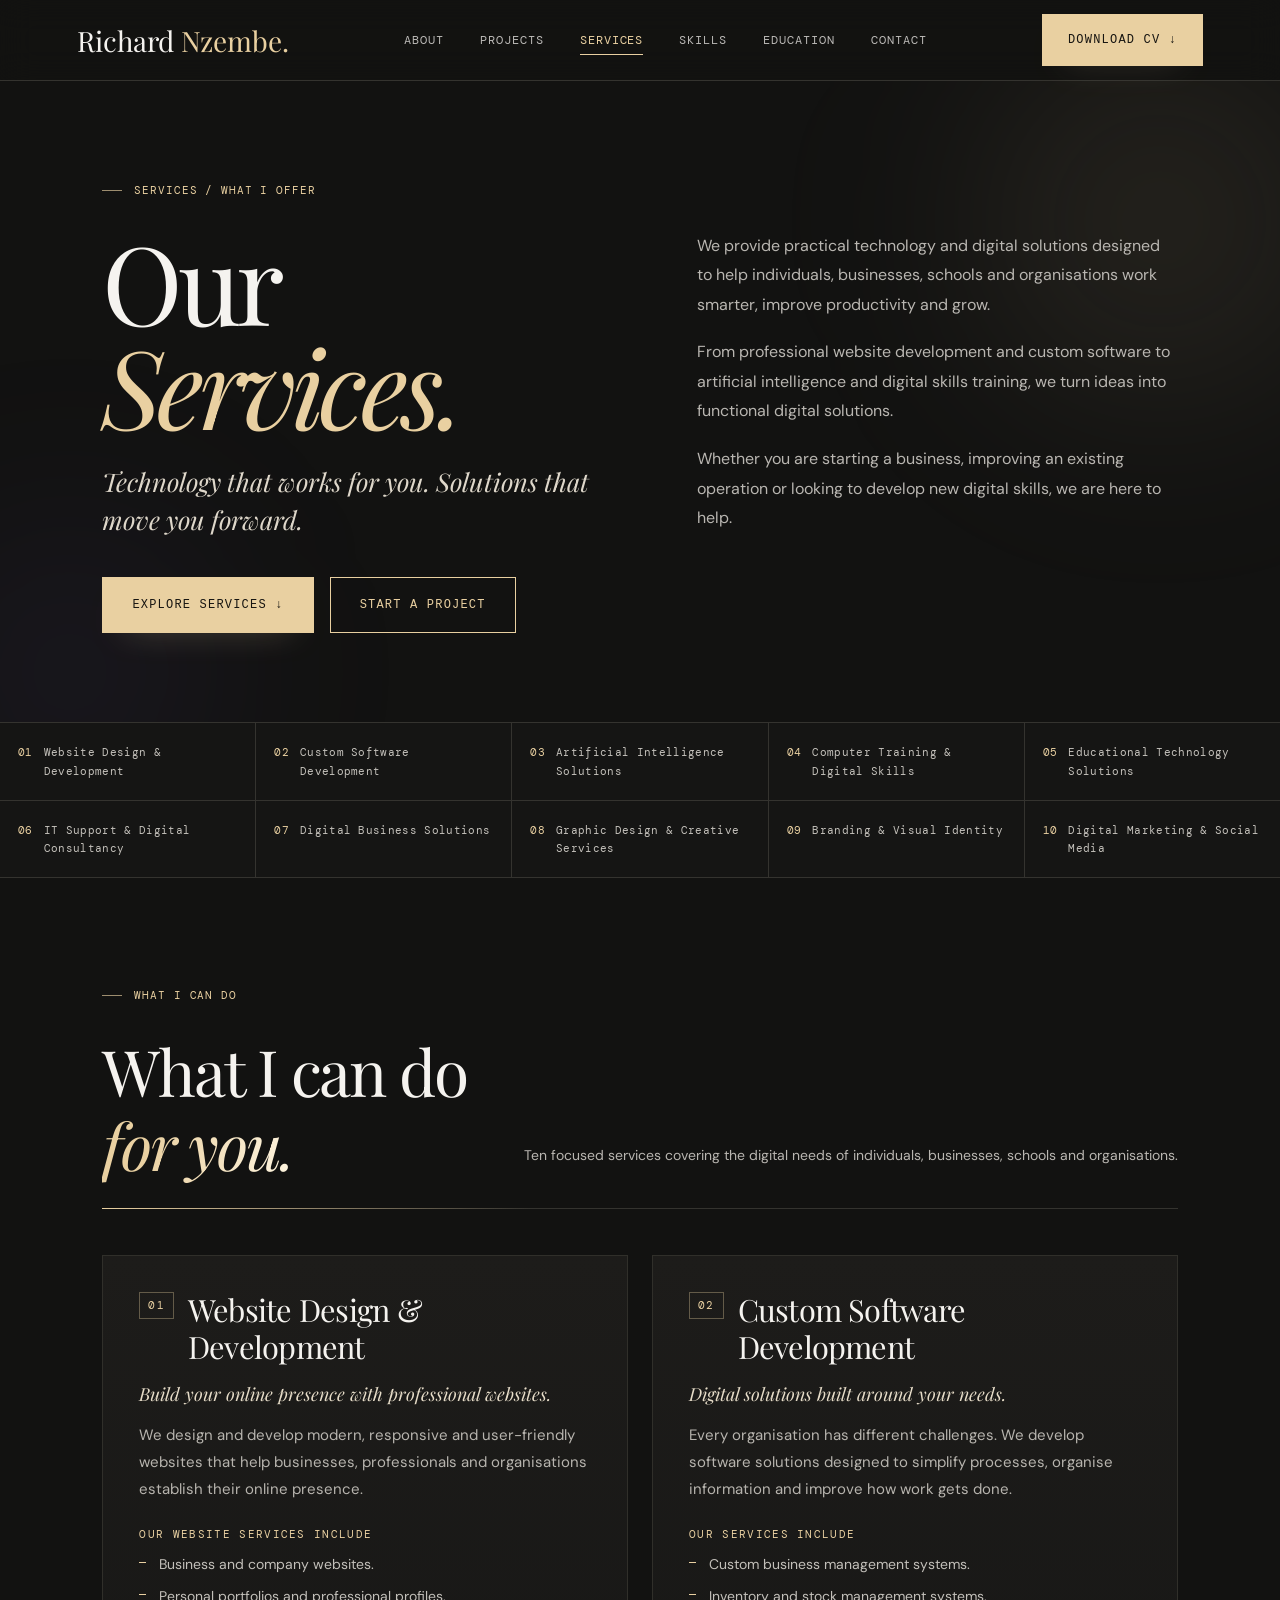
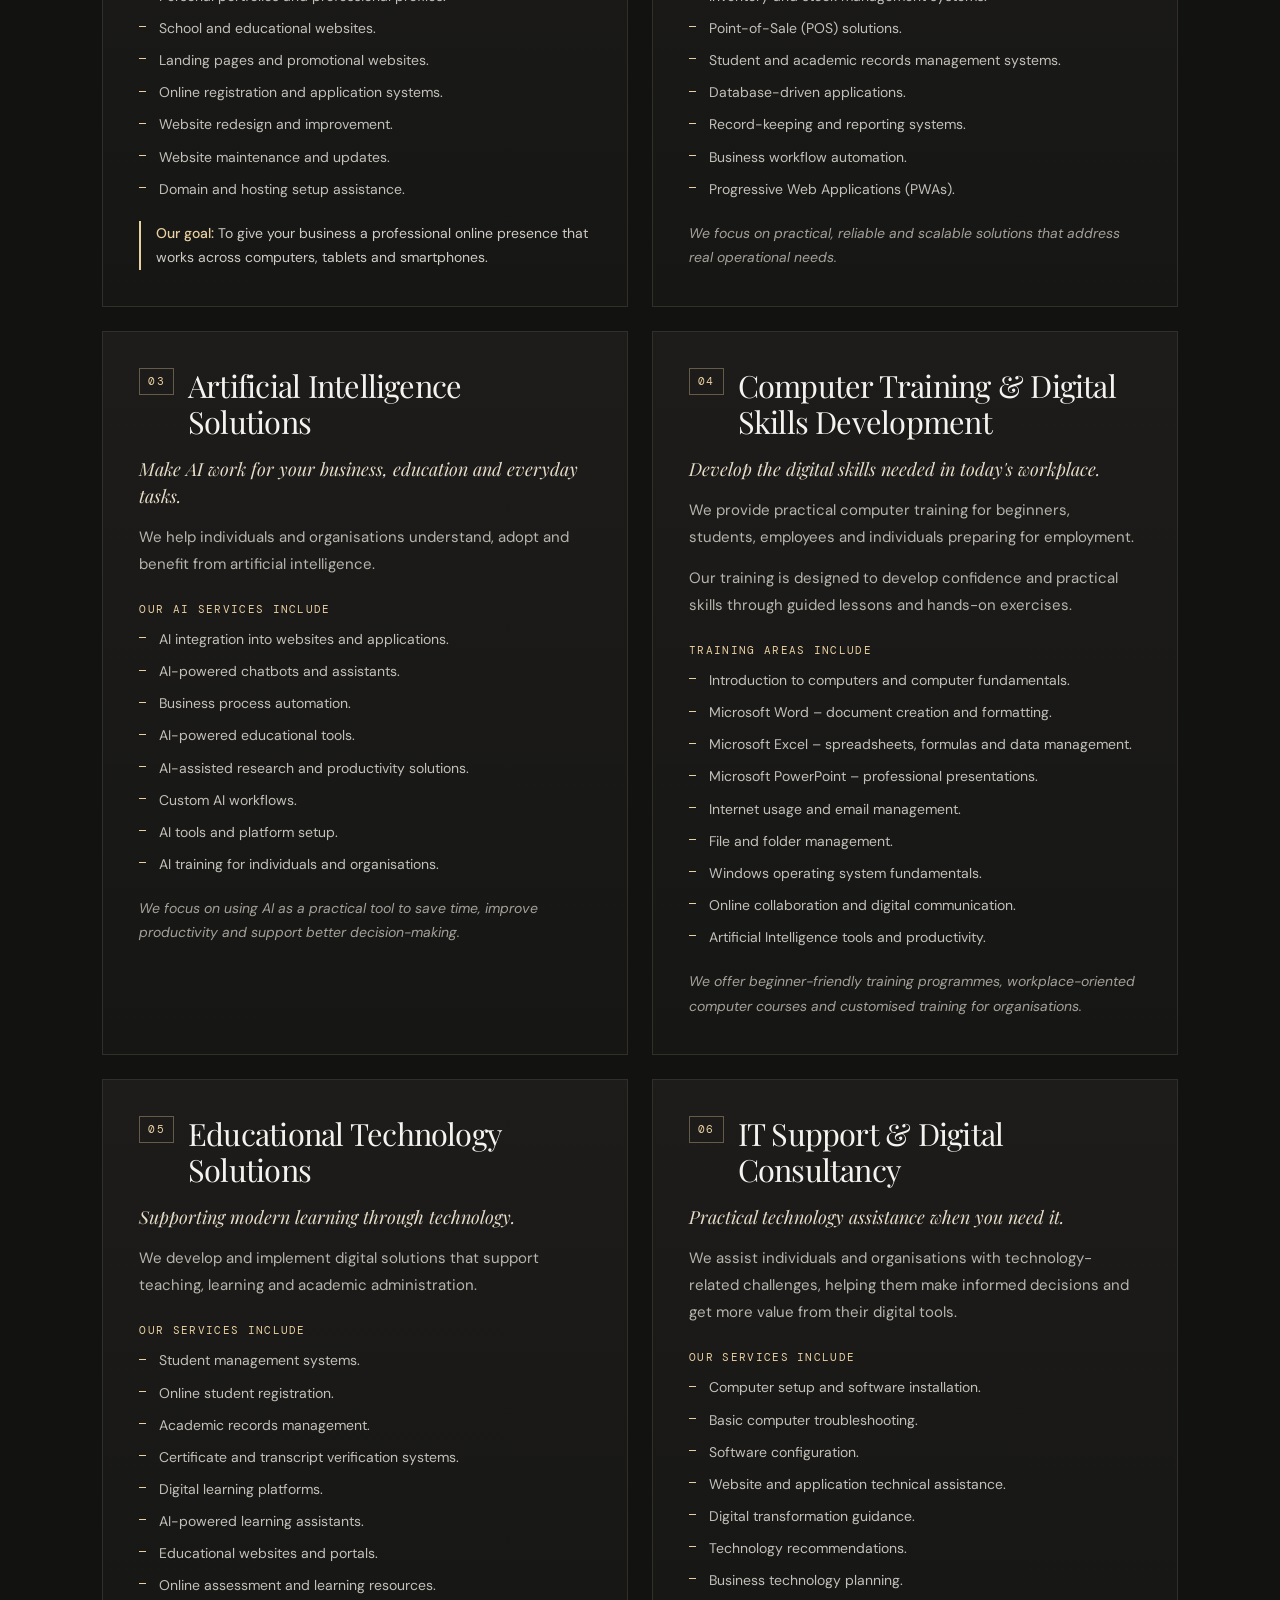
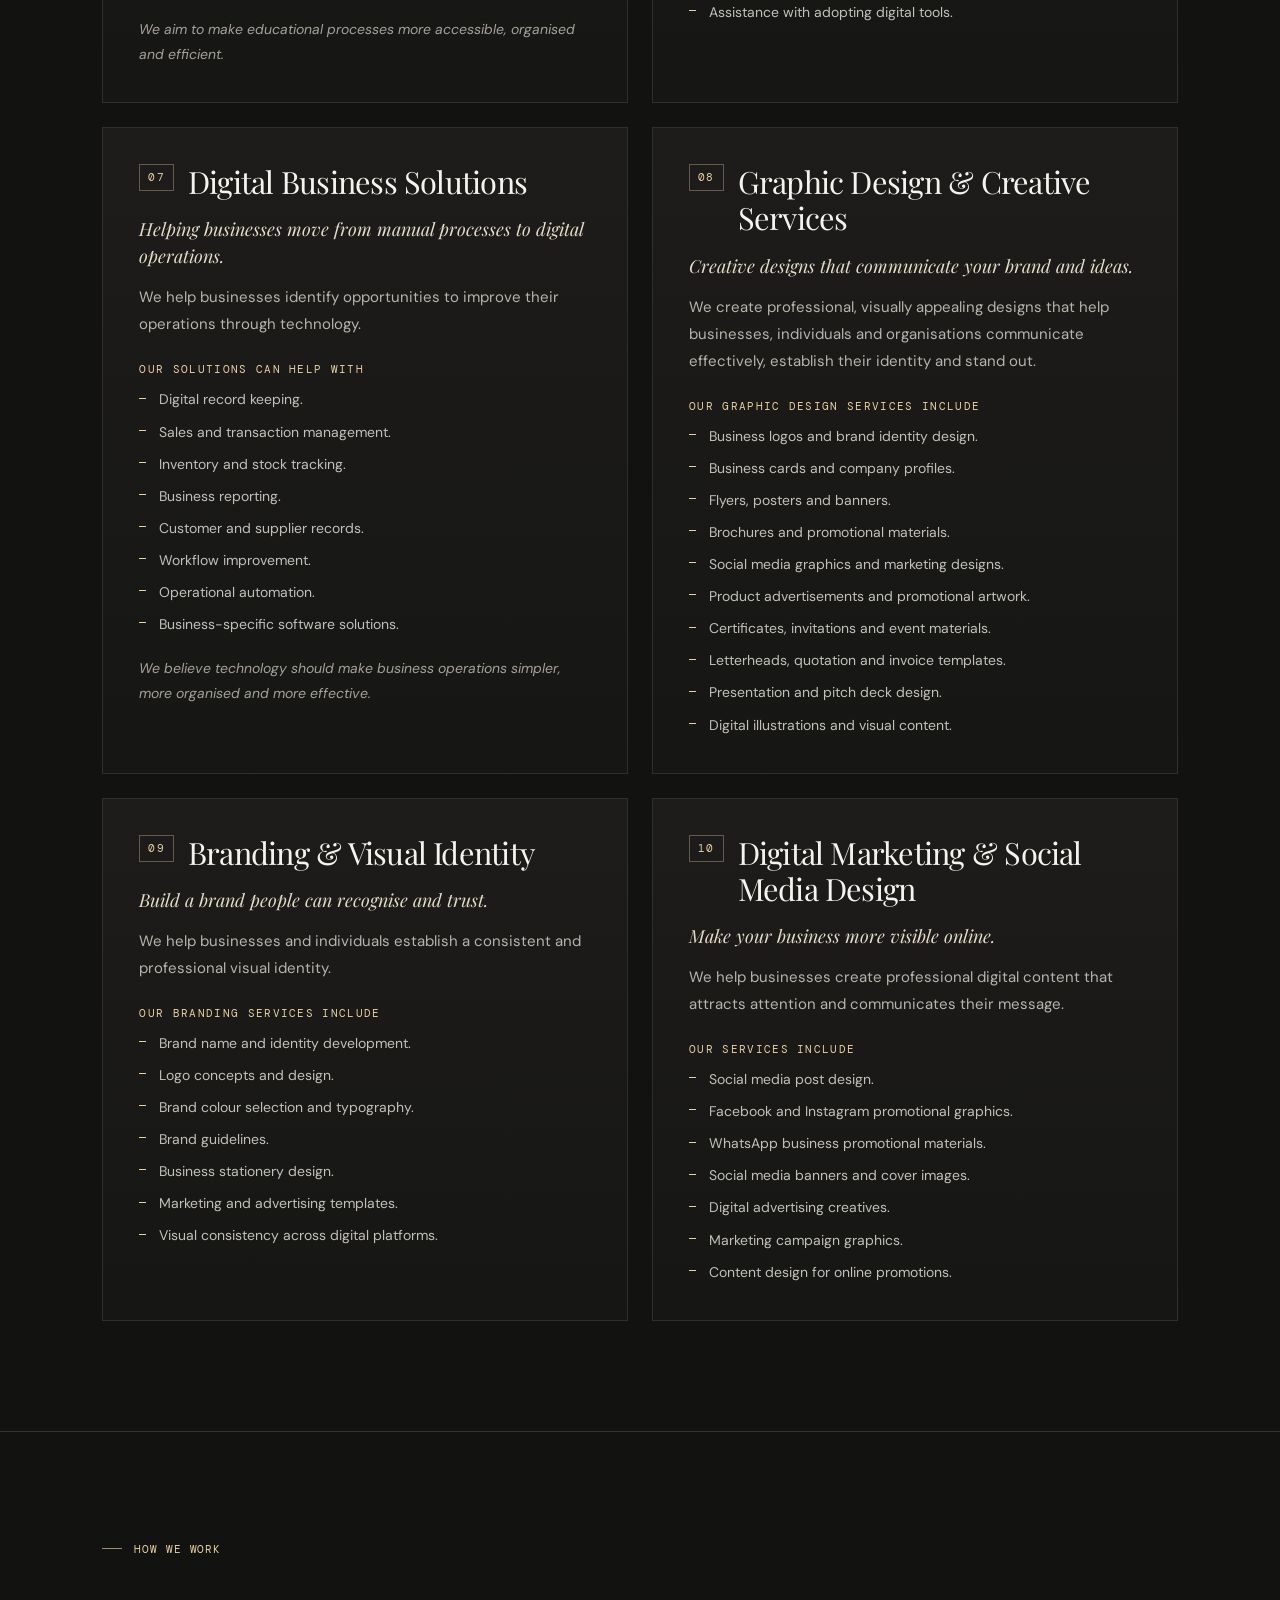
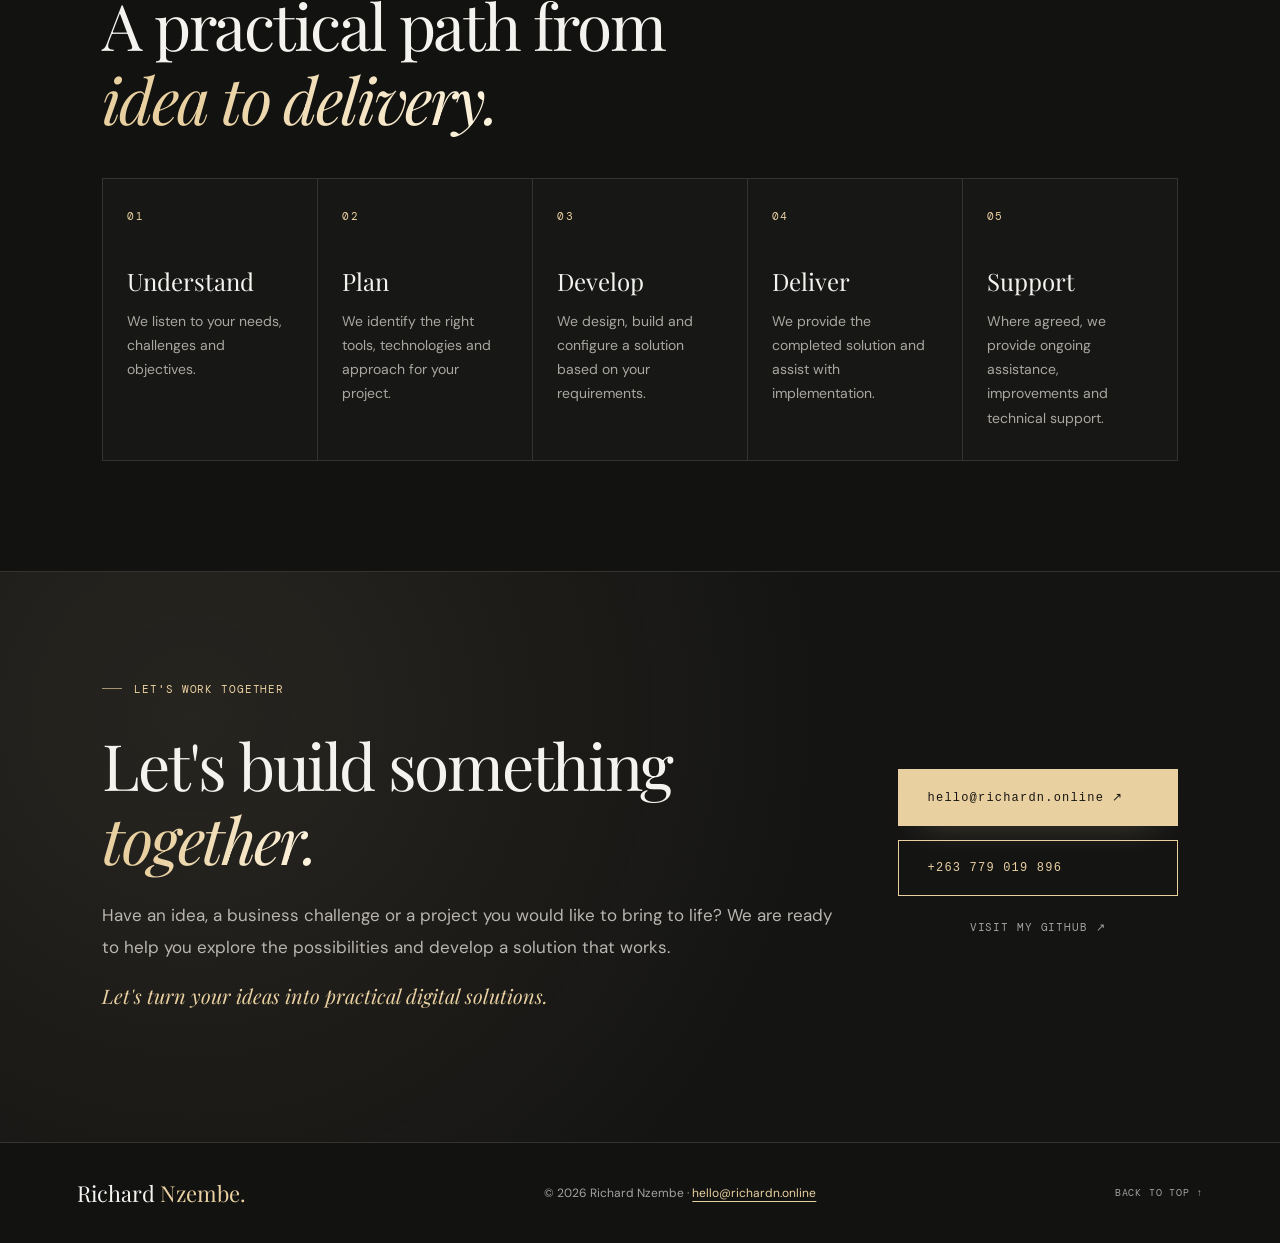
==== commit da6acbf6: "Add contact email and polish site design" ====
--- a/services.html
+++ b/services.html
@@ -1,6 +1,6 @@
 <!doctype html>
-<html lang="en"><head><meta charset="utf-8"><meta name="viewport" content="width=device-width,initial-scale=1"><meta name="theme-color" content="#111110"><meta name="description" content="Practical technology services from Richard Nzembe — websites, custom software, AI solutions, computer training, educational technology, IT support, digital business systems, graphic design and branding."><title>Services | Richard Nzembe</title><link rel="stylesheet" href="css/style.css"><link rel="stylesheet" href="css/services.css"><script src="js/main.js" defer></script></head>
-<body><a class="skip" href="#main">Skip to content</a><header class="site-header"><a class="brand" href="index.html#home">Richard <span>Nzembe.</span></a><button class="menu-toggle" aria-expanded="false" aria-controls="navigation" aria-label="Toggle navigation">☰</button><nav id="navigation" aria-label="Main navigation"><a href="index.html#about">ABOUT</a><a href="index.html#projects">PROJECTS</a><a href="services.html" aria-current="page">SERVICES</a><a href="index.html#skills">SKILLS</a><a href="index.html#education">EDUCATION</a><a href="index.html#contact">CONTACT</a></nav><a class="button gold header-cv" href="assets/cv/Richard-Nzembe-CV.pdf" download="Richard-Nzembe-CV.pdf">DOWNLOAD CV ↓</a></header>
+<html lang="en"><head><meta charset="utf-8"><meta name="viewport" content="width=device-width,initial-scale=1"><meta name="theme-color" content="#111110"><meta name="description" content="Practical technology services from Richard Nzembe — websites, custom software, AI solutions, computer training, educational technology, IT support, digital business systems, graphic design and branding."><title>Services | Richard Nzembe</title><link rel="stylesheet" href="css/style.css"><link rel="stylesheet" href="css/services.css"><link rel="stylesheet" href="css/print-services.css" media="print"><script src="js/main.js" defer></script></head>
+<body><div class="scroll-progress" aria-hidden="true"></div><a class="skip" href="#main">Skip to content</a><header class="site-header"><a class="brand" href="index.html#home">Richard <span>Nzembe.</span></a><button class="menu-toggle" aria-expanded="false" aria-controls="navigation" aria-label="Toggle navigation">☰</button><nav id="navigation" aria-label="Main navigation"><a href="index.html#about">ABOUT</a><a href="index.html#projects">PROJECTS</a><a href="services.html" aria-current="page">SERVICES</a><a href="index.html#skills">SKILLS</a><a href="index.html#education">EDUCATION</a><a href="index.html#contact">CONTACT</a></nav><a class="button gold header-cv" href="assets/cv/Richard-Nzembe-CV.pdf" download="Richard-Nzembe-CV.pdf">DOWNLOAD CV ↓</a></header>
 <main id="main">
 <section class="services-hero" id="home"><div class="section-label">SERVICES / WHAT I OFFER</div><div class="services-hero__grid"><div><h1>Our<br><em>Services.</em></h1><p class="services-tagline">Technology that works for you. Solutions that move you forward.</p></div><div class="services-intro"><p>We provide practical technology and digital solutions designed to help individuals, businesses, schools and organisations work smarter, improve productivity and grow.</p><p>From professional website development and custom software to artificial intelligence and digital skills training, we turn ideas into functional digital solutions.</p><p>Whether you are starting a business, improving an existing operation or looking to develop new digital skills, we are here to help.</p></div></div><div class="actions"><a class="button gold" href="#service-list">EXPLORE SERVICES ↓</a><a class="button outline" href="index.html#contact">START A PROJECT</a></div></section>
 <nav class="service-jump" aria-label="Services quick links"><a href="#web-design"><span>01</span> Website Design &amp; Development</a><a href="#software"><span>02</span> Custom Software Development</a><a href="#ai"><span>03</span> Artificial Intelligence Solutions</a><a href="#training"><span>04</span> Computer Training &amp; Digital Skills</a><a href="#edtech"><span>05</span> Educational Technology Solutions</a><a href="#support"><span>06</span> IT Support &amp; Digital Consultancy</a><a href="#business"><span>07</span> Digital Business Solutions</a><a href="#graphic-design"><span>08</span> Graphic Design &amp; Creative Services</a><a href="#branding"><span>09</span> Branding &amp; Visual Identity</a><a href="#marketing"><span>10</span> Digital Marketing &amp; Social Media</a></nav>
@@ -18,5 +18,5 @@
 <article class="service-card" id="marketing"><div class="service-head"><span class="service-number">10</span><h3>Digital Marketing &amp; Social Media Design</h3></div><p class="service-tagline">Make your business more visible online.</p><p>We help businesses create professional digital content that attracts attention and communicates their message.</p><p class="service-subhead">Our services include</p><ul class="service-list-items"><li>Social media post design.</li><li>Facebook and Instagram promotional graphics.</li><li>WhatsApp business promotional materials.</li><li>Social media banners and cover images.</li><li>Digital advertising creatives.</li><li>Marketing campaign graphics.</li><li>Content design for online promotions.</li></ul></article>
 </div></section>
 <section class="section process" id="process"><div class="section-label">HOW WE WORK</div><h2>A practical path from<br><em>idea to delivery.</em></h2><div class="process-grid"><article class="process-step"><span>01</span><h3>Understand</h3><p>We listen to your needs, challenges and objectives.</p></article><article class="process-step"><span>02</span><h3>Plan</h3><p>We identify the right tools, technologies and approach for your project.</p></article><article class="process-step"><span>03</span><h3>Develop</h3><p>We design, build and configure a solution based on your requirements.</p></article><article class="process-step"><span>04</span><h3>Deliver</h3><p>We provide the completed solution and assist with implementation.</p></article><article class="process-step"><span>05</span><h3>Support</h3><p>Where agreed, we provide ongoing assistance, improvements and technical support.</p></article></div></section>
-<section class="section services-cta" id="start"><div><div class="section-label">LET'S WORK TOGETHER</div><h2>Let's build something<br><em>together.</em></h2><p>Have an idea, a business challenge or a project you would like to bring to life? We are ready to help you explore the possibilities and develop a solution that works.</p><p class="cta-note">Let's turn your ideas into practical digital solutions.</p></div><div class="services-cta__actions"><a class="button gold" href="mailto:nzemberichard398@gmail.com">EMAIL ME ↗</a><a class="button outline" href="tel:+263779019896">+263 779 019 896</a><a class="services-cta__github" href="https://github.com/Richardnzembe" target="_blank" rel="noopener noreferrer">VISIT MY GITHUB ↗</a></div></section>
-</main><footer><a class="brand" href="index.html#home">Richard <span>Nzembe.</span></a><span>© <span id="year">2026</span> Richard Nzembe. Built with HTML, CSS &amp; JavaScript.</span><a href="#home">BACK TO TOP ↑</a></footer></body></html>
+<section class="section services-cta" id="start"><div><div class="section-label">LET'S WORK TOGETHER</div><h2>Let's build something<br><em>together.</em></h2><p>Have an idea, a business challenge or a project you would like to bring to life? We are ready to help you explore the possibilities and develop a solution that works.</p><p class="cta-note">Let's turn your ideas into practical digital solutions.</p></div><div class="services-cta__actions"><a class="button gold" href="mailto:hello@richardn.online">hello@richardn.online ↗</a><a class="button outline" href="tel:+263779019896">+263 779 019 896</a><a class="services-cta__github" href="https://github.com/Richardnzembe" target="_blank" rel="noopener noreferrer">VISIT MY GITHUB ↗</a></div></section>
+</main><footer><a class="brand" href="index.html#home">Richard <span>Nzembe.</span></a><span>© <span id="year">2026</span> Richard Nzembe · <a class="footer-email" href="mailto:hello@richardn.online">hello@richardn.online</a></span><a href="#home">BACK TO TOP ↑</a></footer></body></html>
--- a/css/style.css
+++ b/css/style.css
@@ -60,3 +60,118 @@
 
 @media(max-width:800px){.projects .section-intro{padding-bottom:22px;margin-bottom:32px}.project-body{padding:25px}}
 @media(prefers-reduced-motion:reduce){.projects::before,.projects::after,.projects .section-intro h2 em,.project-pending::before{animation:none}.reveal-ready .project-card:not(.is-visible){opacity:1}.reveal-ready .project-card.is-visible{animation:none}}
+
+/* Site-wide polish: ambient light, sticky header, refined controls */
+::selection{background:rgba(233,208,161,.3);color:#fff}
+html{scrollbar-color:#4a463d #141413}
+::-webkit-scrollbar{width:10px;height:10px}
+::-webkit-scrollbar-track{background:#141413}
+::-webkit-scrollbar-thumb{background:#3c3932;border:2px solid #141413;border-radius:999px}
+::-webkit-scrollbar-thumb:hover{background:#5c5547}
+:focus-visible{outline:2px solid var(--gold);outline-offset:4px}
+
+.scroll-progress{position:fixed;top:0;left:0;right:0;height:2px;z-index:100;background:linear-gradient(90deg,#8b7150,var(--gold) 55%,#fff3d8);transform:scaleX(0);transform-origin:0 50%;pointer-events:none}
+
+.site-header{position:sticky;top:0;z-index:60;background:rgba(18,18,17,.72);-webkit-backdrop-filter:blur(16px) saturate(1.25);backdrop-filter:blur(16px) saturate(1.25);transition:background .3s ease,box-shadow .3s ease}
+.site-header.is-scrolled{background:rgba(15,15,14,.92);box-shadow:0 24px 48px -36px rgba(0,0,0,.95)}
+nav a{position:relative;padding:7px 0;transition:color .25s ease}
+nav a::after{content:"";position:absolute;left:0;right:0;bottom:0;height:1px;background:var(--gold);transform:scaleX(0);transform-origin:left;transition:transform .3s cubic-bezier(.2,.7,.2,1)}
+nav a:hover::after,nav a:focus-visible::after,nav a[aria-current="page"]::after,nav a.is-current::after{transform:scaleX(1)}
+nav a.is-current{color:var(--gold)}
+
+.section{scroll-margin-top:100px}
+.services-hero{scroll-margin-top:100px}
+.section-label{display:flex;align-items:center;gap:12px;align-self:start}
+.section-label::before{content:"";width:20px;height:1px;background:var(--gold);opacity:.65}
+
+.button{position:relative;overflow:hidden;isolation:isolate;font-weight:500;letter-spacing:.1em;box-shadow:0 0 0 rgba(0,0,0,0);transition:background .25s ease,color .25s ease,transform .25s ease,box-shadow .3s ease,border-color .25s ease}
+.button::before{content:"";position:absolute;inset:-30% -10%;z-index:-1;background:linear-gradient(115deg,transparent 35%,rgba(255,255,255,.4) 50%,transparent 65%);transform:translateX(-130%) skewX(-8deg);transition:transform .7s cubic-bezier(.2,.7,.2,1)}
+.button:hover::before,.button:focus-visible::before{transform:translateX(130%) skewX(-8deg)}
+.button.gold{box-shadow:0 14px 34px -24px rgba(233,208,161,.75)}
+.button.gold:hover{box-shadow:0 20px 40px -22px rgba(233,208,161,.6)}
+.button.outline:hover{box-shadow:0 14px 30px -26px rgba(233,208,161,.5)}
+
+@supports ((-webkit-background-clip:text) or (background-clip:text)){
+  .section h2 em{background:linear-gradient(100deg,var(--gold) 12%,#fff6e2 48%,var(--gold) 82%);background-size:220% auto;-webkit-background-clip:text;background-clip:text;color:transparent;-webkit-text-fill-color:transparent;animation:heading-shimmer 10s linear infinite}
+}
+@keyframes heading-shimmer{to{background-position:220% center}}
+
+/* Hero depth */
+.hero{position:relative;overflow:hidden;isolation:isolate}
+.hero::before{content:"";position:absolute;z-index:-1;width:min(640px,60vw);height:640px;left:-240px;top:-180px;border-radius:50%;background:radial-gradient(circle,rgba(233,208,161,.12),transparent 66%);filter:blur(90px);pointer-events:none}
+.hero .dash{box-shadow:0 0 12px rgba(233,208,161,.45)}
+.photo{position:relative}
+.photo::after{content:"";position:absolute;inset:14px;border:1px solid rgba(233,208,161,.16);pointer-events:none}
+.code-window{transition:border-color .3s ease,box-shadow .35s ease,transform .35s ease}
+.code-window:hover{border-color:#5b5343;transform:translateY(-3px);box-shadow:0 34px 60px -42px rgba(233,208,161,.4)}
+.code-head>span:last-child{display:inline-flex;align-items:center;gap:8px}
+.code-head>span:last-child::before{content:"";width:6px;height:6px;border-radius:50%;background:#8ac8a7;box-shadow:0 0 10px rgba(138,200,167,.8)}
+
+/* Skills as an indexed ledger */
+.skill-list{counter-reset:skill}
+.skill-list>div{counter-increment:skill;position:relative;padding:27px 18px 27px 56px;border-top:1px solid var(--line);transition:background .3s ease}
+.skill-list>div::before{content:"0" counter(skill);position:absolute;left:0;top:30px;color:var(--gold);font:11px var(--mono);letter-spacing:.1em;opacity:.75}
+.skill-list>div::after{content:"";position:absolute;left:0;top:-1px;width:0;height:1px;background:var(--gold);transition:width .4s cubic-bezier(.2,.7,.2,1)}
+.skill-list>div:hover{background:linear-gradient(90deg,rgba(233,208,161,.055),transparent 72%)}
+.skill-list>div:hover::after{width:100%}
+.skill-list h3{transition:color .25s ease}
+.skill-list>div:hover h3{color:var(--gold)}
+
+/* Education timeline */
+.education-item{position:relative;padding:26px 18px 26px 34px;border-top:1px solid var(--line);transition:background .3s ease}
+.education-item::before{content:"";position:absolute;left:0;top:33px;width:9px;height:9px;border-radius:50%;border:1px solid var(--gold);background:rgba(233,208,161,.16);box-shadow:0 0 0 4px rgba(233,208,161,.06);transition:background .3s ease,box-shadow .3s ease}
+.education-item::after{content:"";position:absolute;left:4px;top:44px;bottom:-26px;width:1px;background:linear-gradient(var(--line),transparent)}
+.education-item:last-child::after{display:none}
+.education-item:hover{background:linear-gradient(90deg,rgba(233,208,161,.045),transparent 72%)}
+.education-item:hover::before{background:var(--gold);box-shadow:0 0 0 5px rgba(233,208,161,.12)}
+.education-item h3{transition:color .25s ease}
+.education-item:hover h3{color:var(--gold)}
+
+/* Resume section as a display panel */
+.cv{position:relative;overflow:hidden;isolation:isolate;background:radial-gradient(circle at 82% 42%,rgba(233,208,161,.1),transparent 52%),linear-gradient(180deg,#141413,#121211)}
+.cv::before{content:"CV";position:absolute;right:3%;top:50%;transform:translateY(-50%);z-index:-1;color:rgba(233,208,161,.032);font:clamp(140px,20vw,280px)/.8 var(--serif);letter-spacing:-.06em;pointer-events:none}
+.cv>*{position:relative;z-index:1}
+
+/* Contact: status, primary email and direct channels */
+.contact{position:relative;overflow:hidden;isolation:isolate}
+.contact::before{content:"";position:absolute;z-index:-1;width:min(640px,70vw);height:640px;right:-250px;top:-140px;border-radius:50%;background:radial-gradient(circle,rgba(233,208,161,.13),transparent 66%);filter:blur(90px);pointer-events:none}
+.contact::after{content:"";position:absolute;z-index:-1;width:420px;height:420px;left:-210px;bottom:-230px;border-radius:50%;background:radial-gradient(circle,rgba(124,91,219,.1),transparent 68%);filter:blur(85px);pointer-events:none}
+.contact-body{position:relative}
+.contact-status{display:inline-flex;align-items:center;gap:10px;padding:9px 15px;border:1px solid rgba(233,208,161,.26);border-radius:999px;background:rgba(233,208,161,.05);color:#d8d2c7;font:10px/1 var(--mono);letter-spacing:.15em;margin-bottom:28px}
+.status-dot{width:7px;height:7px;border-radius:50%;background:#8ac8a7;box-shadow:0 0 10px rgba(138,200,167,.85);animation:status-pulse 2.8s ease-out infinite}
+@keyframes status-pulse{0%{box-shadow:0 0 0 0 rgba(138,200,167,.45)}70%{box-shadow:0 0 0 9px rgba(138,200,167,0)}100%{box-shadow:0 0 0 0 rgba(138,200,167,0)}}
+.contact .contact-lede{max-width:660px}
+.contact-email{position:relative;display:flex;flex-direction:column;gap:10px;max-width:760px;margin:32px 0 10px;padding:28px 32px;border:1px solid #3b3830;background:linear-gradient(120deg,rgba(233,208,161,.09),rgba(233,208,161,.015) 55%,transparent),#171716;overflow:hidden;transition:border-color .3s ease,transform .35s cubic-bezier(.2,.7,.2,1),box-shadow .35s ease}
+.contact-email::before{content:"";position:absolute;inset:0;background:linear-gradient(115deg,transparent 38%,rgba(255,255,255,.09) 50%,transparent 62%);transform:translateX(-130%);transition:transform .8s cubic-bezier(.2,.7,.2,1);pointer-events:none}
+.contact-email:hover{border-color:#b39668;transform:translateY(-4px);box-shadow:0 34px 64px -42px rgba(233,208,161,.5)}
+.contact-email:hover::before{transform:translateX(130%)}
+.contact-email__label{font:10px var(--mono);letter-spacing:.16em;color:var(--gold)}
+.contact-email__value{display:flex;align-items:center;justify-content:space-between;gap:18px;font:clamp(21px,3vw,34px)/1.25 var(--serif);letter-spacing:-.02em;color:var(--white);overflow-wrap:anywhere}
+.contact-email__value span{color:var(--gold);font-family:var(--sans);font-size:.8em;transition:transform .3s ease}
+.contact-email:hover .contact-email__value span{transform:translate(5px,-5px)}
+.contact-alt{margin:0 0 30px;font-size:13px!important;color:var(--muted)!important}
+.contact-alt a{color:#cdc8be;text-decoration:underline;text-underline-offset:4px;transition:color .2s ease}
+.contact-alt a:hover{color:var(--gold)}
+.contact-grid{display:grid;grid-template-columns:repeat(2,minmax(0,1fr));gap:14px;max-width:760px}
+.contact-tile{position:relative;display:flex;align-items:center;gap:16px;padding:20px 22px;border:1px solid #302f2a;background:#171716;transition:border-color .3s ease,background .3s ease,transform .3s cubic-bezier(.2,.7,.2,1)}
+.contact-tile:hover{border-color:#8f7751;background:#1c1b19;transform:translateY(-3px)}
+.contact-tile__icon{width:42px;height:42px;flex-shrink:0;display:grid;place-items:center;border:1px solid rgba(233,208,161,.32);background:rgba(233,208,161,.04);color:var(--gold);font-size:16px}
+.contact-tile__text{display:flex;flex-direction:column;gap:5px;min-width:0}
+.contact-tile__label{font:9px var(--mono);letter-spacing:.15em;color:var(--muted)}
+.contact-tile__value{font-size:15px;color:#e9e5de;overflow-wrap:anywhere}
+.contact-tile__arrow{margin-left:auto;color:var(--gold);opacity:.55;transition:opacity .25s ease,transform .3s ease}
+.contact-tile:hover .contact-tile__arrow{opacity:1;transform:translate(3px,-3px)}
+
+/* Scroll reveal for the new rows and contact tiles */
+.reveal-ready .skill-list>div:not(.is-visible),.reveal-ready .education-item:not(.is-visible),.reveal-ready .contact-tile:not(.is-visible){opacity:0}
+.reveal-ready .skill-list>div.is-visible,.reveal-ready .education-item.is-visible,.reveal-ready .contact-tile.is-visible{animation:polish-in .7s cubic-bezier(.2,.7,.2,1) var(--reveal-delay,0ms) backwards}
+@keyframes polish-in{from{opacity:0;transform:translateY(22px)}to{opacity:1;transform:none}}
+
+footer a{transition:color .2s ease}
+footer .footer-email{color:var(--gold);text-decoration:underline;text-underline-offset:4px}
+footer .footer-email:hover{color:var(--white)}
+
+@media(max-width:900px){.contact-grid{grid-template-columns:1fr}}
+@media(max-width:800px){.site-header.is-scrolled{box-shadow:0 18px 40px -34px rgba(0,0,0,.95)}.contact-email{padding:24px}.contact-lede{font-size:16px}}
+@media(max-width:450px){.section-label::before{width:14px}.skill-list>div,.education-item{padding-left:40px}.skill-list>div::before{top:31px}.contact-email{padding:20px}.contact-email__value{font-size:20px}.contact-tile{padding:17px 18px}.contact-tile__icon{width:38px;height:38px}.contact-status{font-size:9px;letter-spacing:.12em}}
+@media(prefers-reduced-motion:reduce){.section h2 em,.status-dot{animation:none}.button::before,.contact-email::before{display:none}.reveal-ready .skill-list>div:not(.is-visible),.reveal-ready .education-item:not(.is-visible),.reveal-ready .contact-tile:not(.is-visible){opacity:1}.reveal-ready .skill-list>div.is-visible,.reveal-ready .education-item.is-visible,.reveal-ready .contact-tile.is-visible{animation:none}}
--- a/css/print-services.css
+++ b/css/print-services.css
@@ -0,0 +1,69 @@
+/* Print layout for the services PDF */
+@page{size:A4 portrait;margin:0}
+
+@media print{
+  html,body{background:#121211!important;color:#f5f3ef!important;-webkit-print-color-adjust:exact;print-color-adjust:exact}
+  .skip,.site-header,footer,.scroll-progress{display:none!important}
+  a{color:inherit!important;text-decoration:none!important}
+  h2,h3{break-after:avoid}
+  .section h2 em{color:#e9d0a1!important;-webkit-text-fill-color:#e9d0a1!important;background:none!important;animation:none!important}
+  .section-label::before{display:none!important}
+  .button::before{display:none!important}
+
+  .services-hero{padding:22mm 16mm 12mm!important;border-bottom:1px solid #34332f!important}
+  .services-hero::before,.services-hero::after{animation:none!important}
+  .services-hero h1,.services-tagline,.services-intro,.services-hero .actions{animation:none!important;opacity:1!important;transform:none!important}
+  .services-hero h1{font-size:64pt!important;line-height:.95!important;margin:0 0 8mm!important}
+  .services-tagline{font-size:15pt!important;max-width:150mm!important;margin-bottom:8mm!important}
+  .services-hero__grid{display:block!important}
+  .services-intro{display:block!important;margin-top:8mm!important;padding:0!important}
+  .services-intro p{font-size:9.5pt!important;line-height:1.7!important;max-width:none!important;margin:0 0 3mm!important}
+  .services-hero .actions{display:none!important}
+  .section-label{font-size:8pt!important;letter-spacing:.18em!important;margin-bottom:6mm!important;color:#e9d0a1!important}
+
+  .service-jump{display:grid!important;grid-template-columns:1fr 1fr!important;gap:0 10mm!important;padding:0 16mm 12mm!important;background:none!important;border:0!important;break-after:page}
+  .service-jump::before{content:"SERVICES IN THIS DOCUMENT";grid-column:1/-1;margin-bottom:2mm;font:8pt 'DM Mono',monospace;letter-spacing:.18em;color:#e9d0a1}
+  .service-jump a{padding:2mm 0!important;background:none!important;border-bottom:1px solid #34332f!important;font-size:8pt!important;color:#d8d4cd!important}
+  .service-jump a span{color:#e9d0a1!important}
+  .service-jump::after{content:"Richard Nzembe · Software Developer · Zimbabwe";grid-column:1/-1;margin-top:8mm;padding-top:4mm;border-top:1px solid #34332f;font:8pt 'DM Mono',monospace;letter-spacing:.08em;color:#a5a39f}
+
+  .section{padding:16mm!important;border-bottom:1px solid #34332f!important}
+  .services-list__intro{display:block!important;margin-bottom:8mm!important;padding-bottom:4mm!important}
+  .services-list__intro h2{font-size:30pt!important;margin-bottom:0!important}
+  .services-list__intro p{font-size:9pt!important;margin-top:4mm!important}
+  .service-grid{display:block!important}
+  .service-card{break-inside:avoid!important;page-break-inside:avoid!important;margin:0 0 5mm!important;padding:6mm 7mm!important;background:#191918!important;border:1px solid #34332f!important}
+  .service-card::before{display:none!important}
+  .service-head{margin-bottom:3mm!important}
+  .service-head h3{font-size:16pt!important;line-height:1.2!important}
+  .service-number{font-size:7.5pt!important;padding:2mm!important}
+  .service-card>p{font-size:8.5pt!important;line-height:1.55!important;margin:0 0 2.5mm!important}
+  .service-card .service-tagline{font-size:10.5pt!important;line-height:1.4!important;margin:0 0 2.5mm!important}
+  .service-card .service-subhead{font-size:7pt!important;margin:3.5mm 0 2mm!important}
+  .service-list-items{display:block!important;columns:2!important;column-gap:8mm!important;margin:0!important}
+  .service-list-items li{break-inside:avoid;font-size:7.8pt!important;line-height:1.5!important;padding-left:4mm!important;margin-bottom:1mm!important}
+  .service-list-items li::before{top:.65em!important;width:2.5mm!important}
+  .service-card .service-goal,.service-card .service-note{font-size:7.8pt!important;line-height:1.55!important;margin-top:3mm!important}
+  .service-card .service-goal{padding-left:4mm!important}
+
+  .process{padding:8mm 16mm!important;break-inside:avoid;page-break-inside:avoid}
+  .process h2{font-size:26pt!important;margin-bottom:4mm!important}
+  .process-grid{display:grid!important;grid-template-columns:repeat(3,minmax(0,1fr))!important;gap:0 6mm!important;margin-top:0!important;border:0!important;background:none!important}
+  .process-step{display:block!important;padding:4mm 0!important;background:none!important;border-top:1px solid #34332f!important;break-inside:avoid}
+  .process-step span{margin-bottom:3mm!important;font-size:8pt!important}
+  .process-step h3{font-size:13pt!important;margin:0 0 1.5mm!important}
+  .process-step p{font-size:8pt!important;line-height:1.55!important;margin:0!important;max-width:none!important}
+  .process-step::after{display:none!important}
+
+  .services-cta{display:flex!important;flex-direction:column!important;justify-content:center!important;min-height:297mm!important;break-before:page;padding:24mm 16mm!important;background:#141413!important}
+  .services-cta::after{content:"Richard Nzembe · Software Developer · hello@richardn.online";position:absolute;left:16mm;right:16mm;bottom:14mm;padding-top:4mm;border-top:1px solid #34332f;font:8pt 'DM Mono',monospace;letter-spacing:.08em;color:#a5a39f}
+  .services-cta h2{font-size:34pt!important;margin-bottom:6mm!important}
+  .services-cta p{font-size:9.5pt!important;line-height:1.7!important;max-width:150mm!important}
+  .services-cta .cta-note{font-size:13pt!important;margin-top:5mm!important}
+  .services-cta__actions{display:flex!important;flex-direction:row!important;flex-wrap:wrap!important;gap:4mm!important;margin-top:12mm!important;min-width:0!important}
+  .services-cta__actions .button{padding:3mm 6mm!important;font-size:8pt!important;gap:8mm!important;justify-content:center!important}
+  .services-cta__actions .button.gold{color:#171511!important;background:#e9d0a1!important}
+  .services-cta__github{padding:3mm 0!important;text-align:left!important}
+
+  .service-card,.process-step,.service-jump a{animation:none!important;opacity:1!important;transform:none!important}
+}
